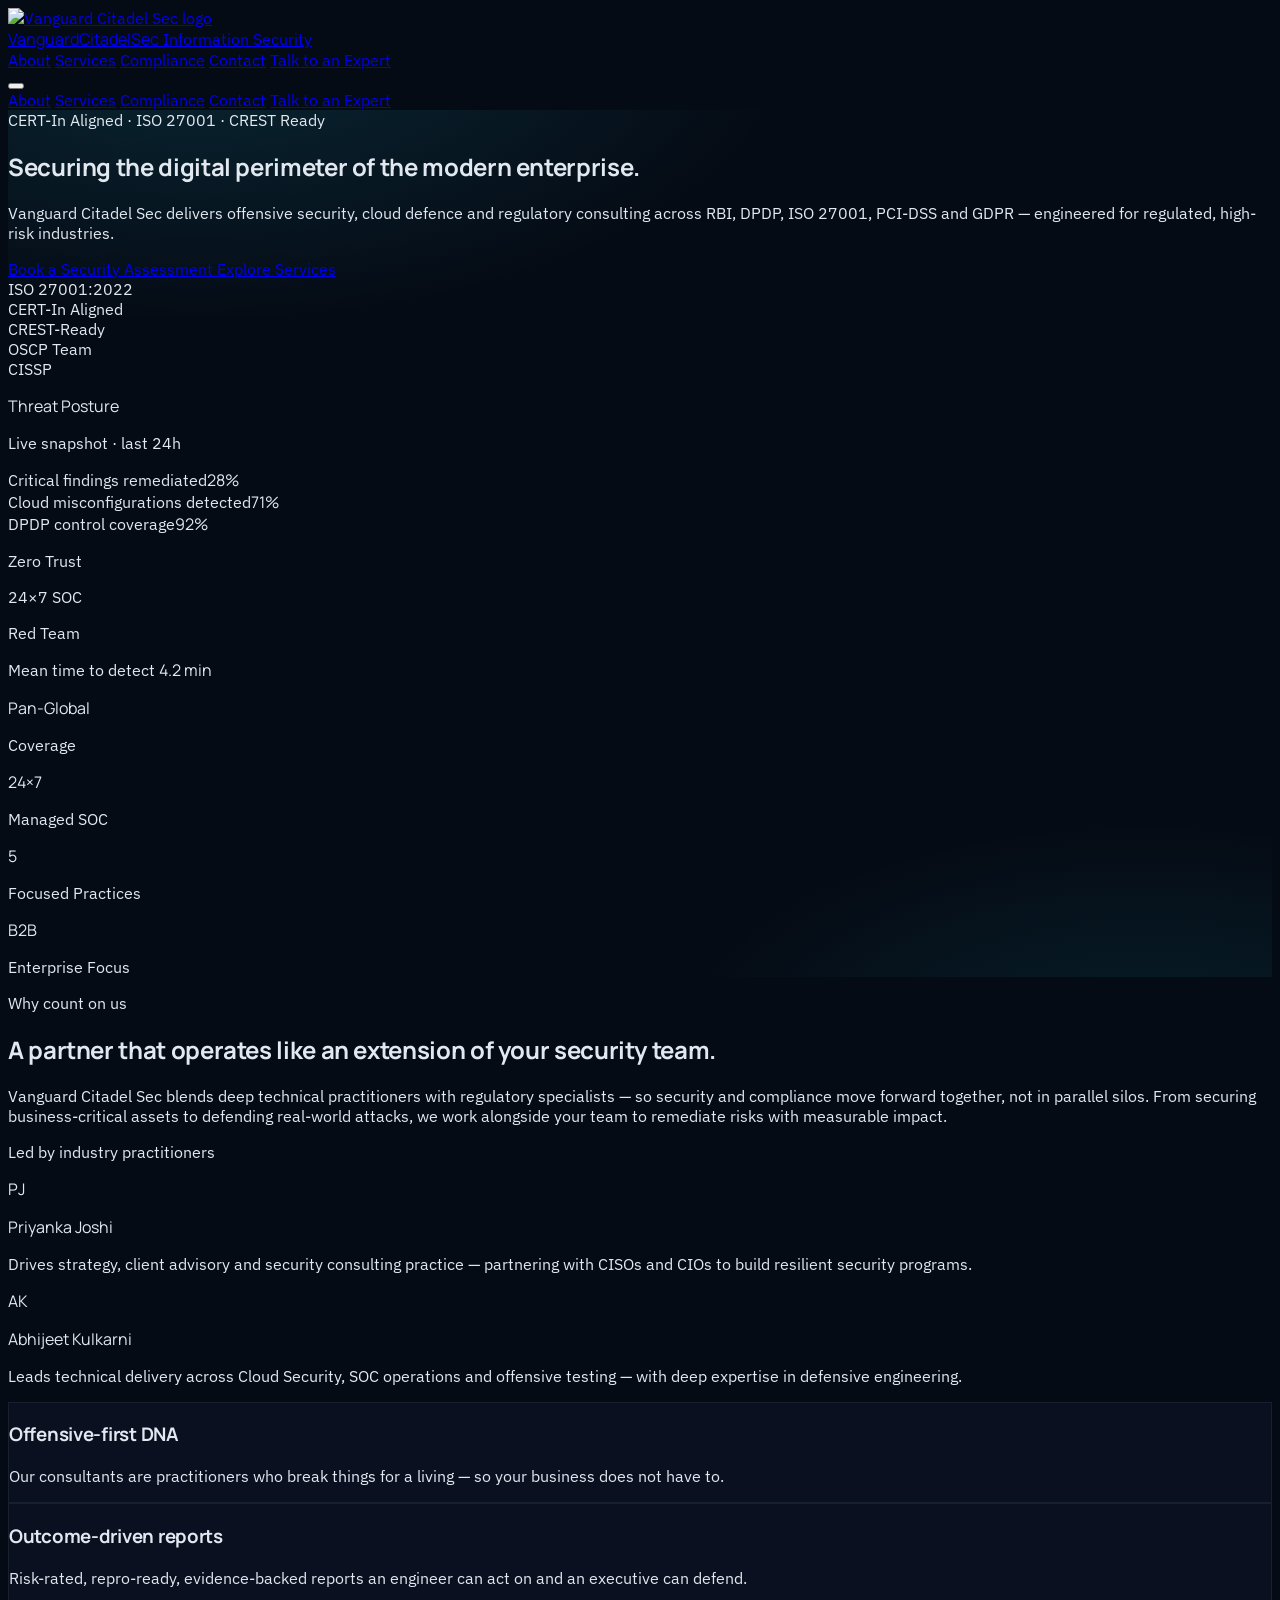
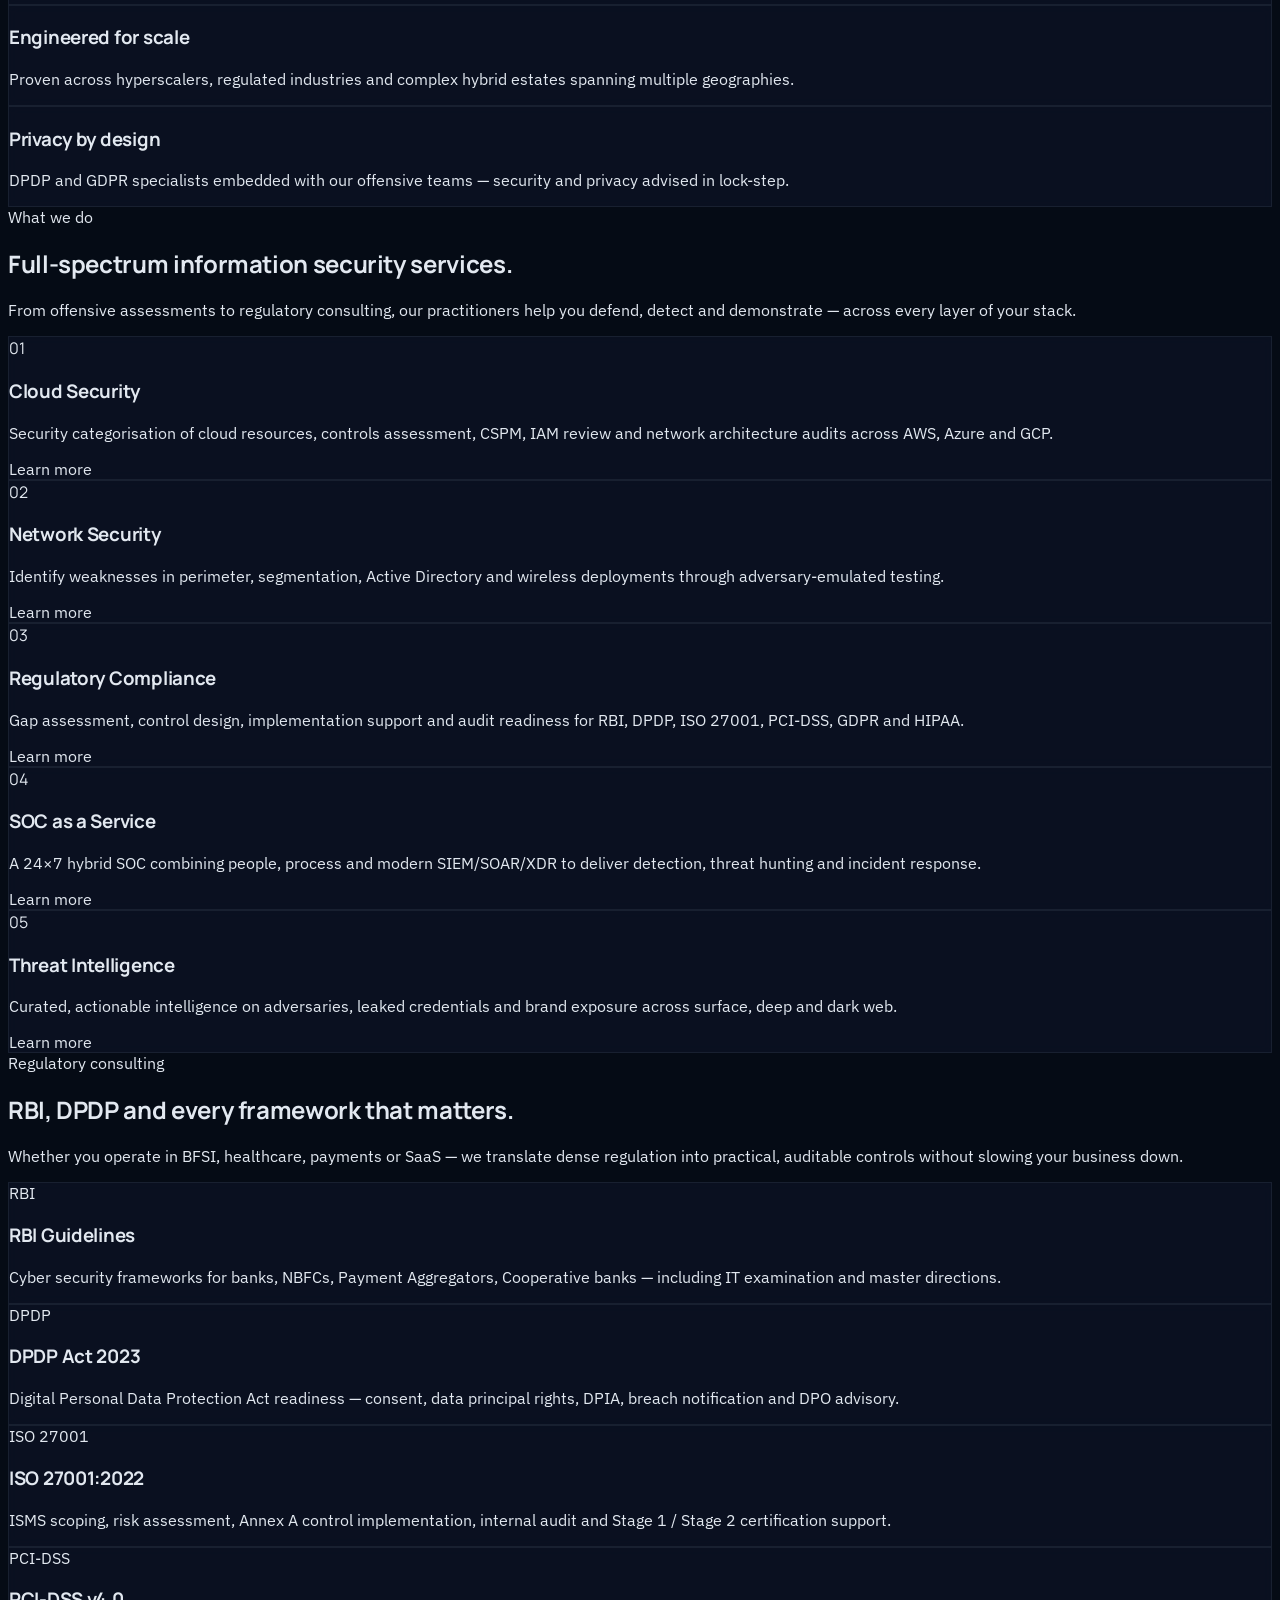
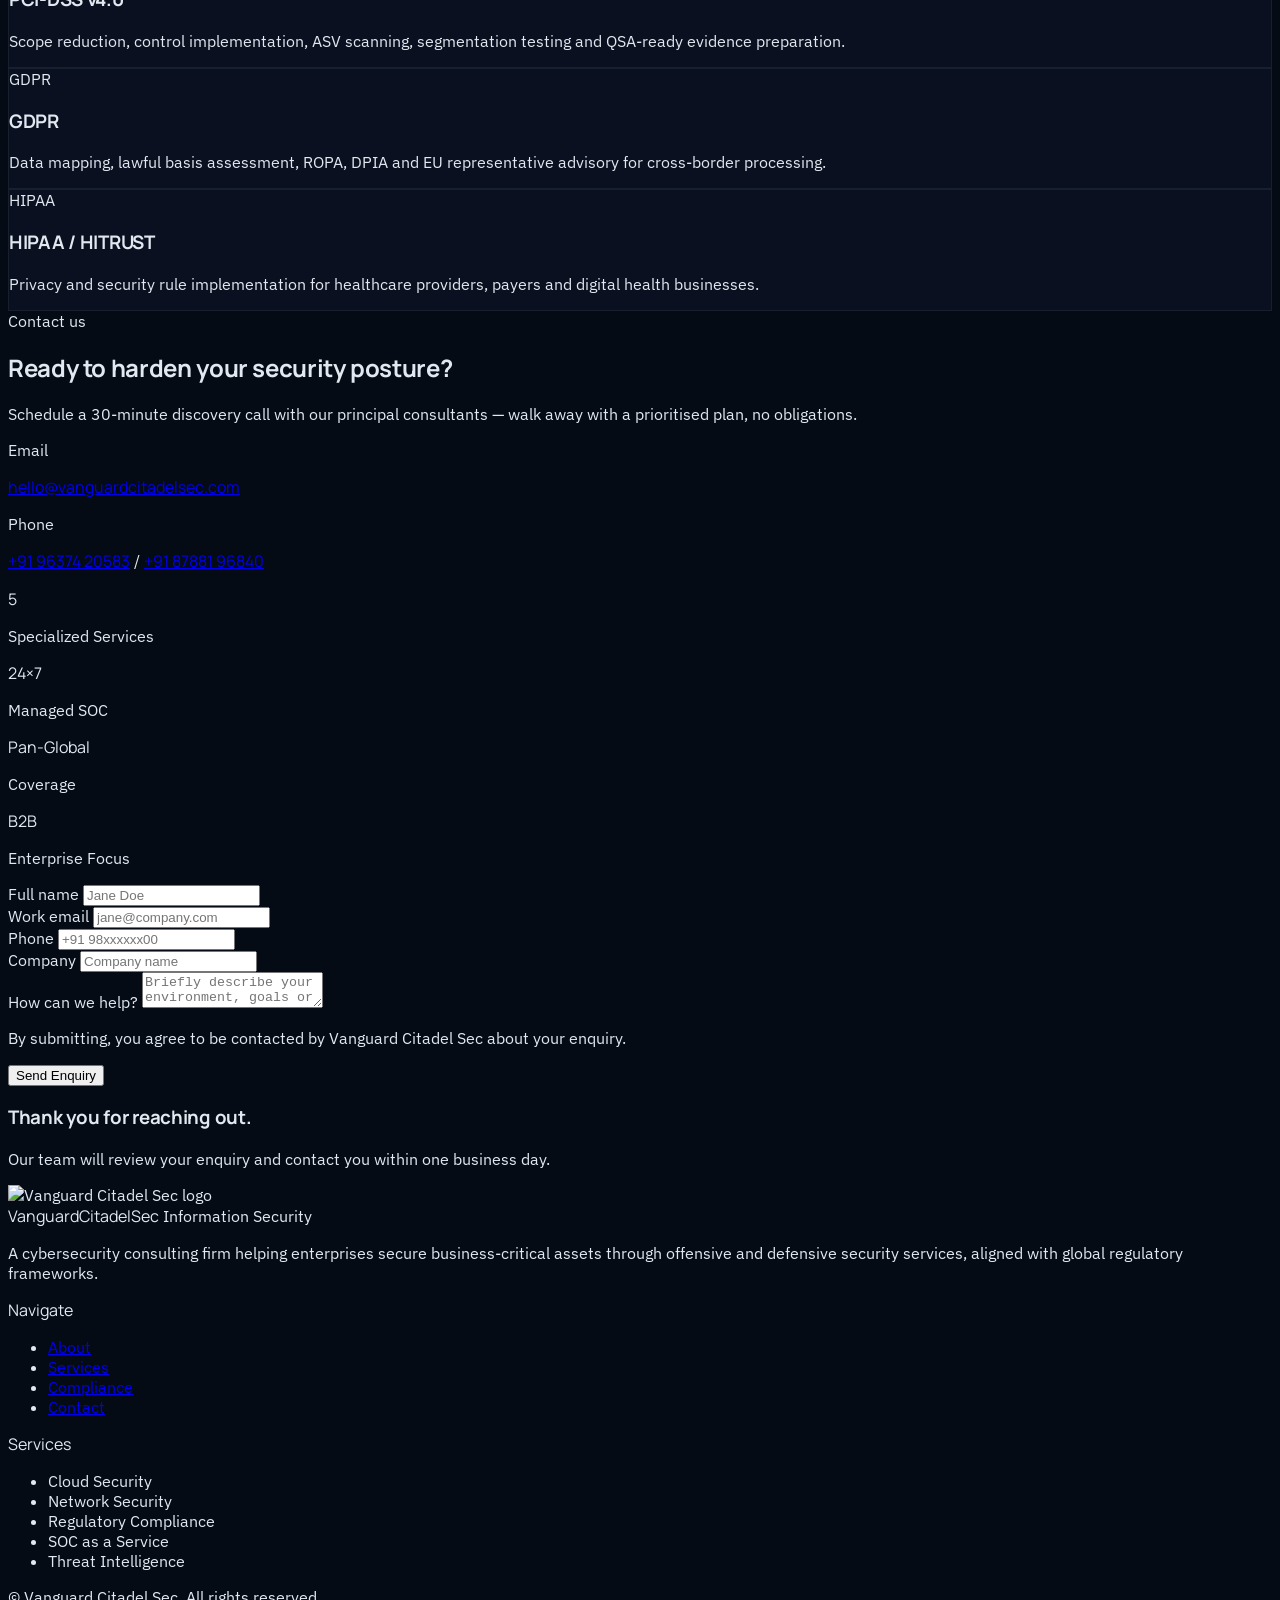
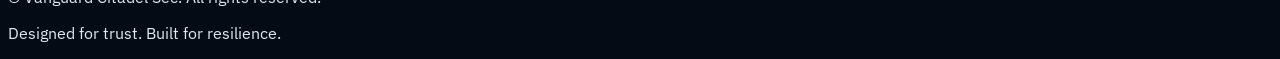
==== exports/dark-theme/index.html @ 588bd3ae "auto-commit for 83dc89a8-de96-4121-b46b-320a06a250ee" ====
<!DOCTYPE html>
<html lang="en">
<head>
  <meta charset="UTF-8" />
  <meta name="viewport" content="width=device-width, initial-scale=1.0" />
  <title>Vanguard Citadel Sec — Information Security, Compliance & Managed SOC</title>
  <meta name="description" content="Vanguard Citadel Sec delivers offensive security, cloud defence and regulatory consulting across RBI, DPDP, ISO 27001, PCI-DSS and GDPR." />

  <script src="https://cdn.tailwindcss.com"></script>
  <link rel="preconnect" href="https://fonts.googleapis.com" />
  <link rel="preconnect" href="https://fonts.gstatic.com" crossorigin />
  <link href="https://fonts.googleapis.com/css2?family=Manrope:wght@400;500;600;700;800&family=IBM+Plex+Sans:wght@400;500;600&display=swap" rel="stylesheet" />
  <script src="https://unpkg.com/lucide@latest"></script>

  <style>
    html { scroll-behavior: smooth; }
    body { font-family: 'IBM Plex Sans', system-ui, sans-serif; color: #E2E8F0; background: #050B15; }
    h1,h2,h3,h4,h5,h6 { font-family: 'Manrope', system-ui, sans-serif; letter-spacing: -0.015em; }
    ::selection { background: #22D3EE; color: #050B15; }

    .bg-radial-cyan {
      background:
        radial-gradient(1000px 500px at 15% -10%, rgba(34, 211, 238, 0.15), transparent 60%),
        radial-gradient(800px 400px at 90% 110%, rgba(20, 184, 197, 0.12), transparent 60%),
        #050B15;
    }
    .bg-radial-cyan-soft {
      background:
        radial-gradient(700px 320px at 100% 0%, rgba(34, 211, 238, 0.10), transparent 55%),
        #050B15;
    }
    .bg-grid-dark {
      background-image:
        linear-gradient(to right, rgba(148, 163, 184, 0.07) 1px, transparent 1px),
        linear-gradient(to bottom, rgba(148, 163, 184, 0.07) 1px, transparent 1px);
      background-size: 56px 56px;
    }
    .card-dark {
      background-color: rgba(15, 23, 42, 0.55);
      border: 1px solid rgba(148, 163, 184, 0.10);
      backdrop-filter: blur(6px);
      transition: all .3s ease;
    }
    .card-dark:hover {
      border-color: rgba(34, 211, 238, 0.35);
      box-shadow: 0 0 0 1px rgba(34, 211, 238, 0.10), 0 20px 40px -20px rgba(34, 211, 238, 0.20);
    }
    @keyframes fadeUp { from {opacity:0;transform:translateY(16px)} to {opacity:1;transform:translateY(0)} }
    .animate-fade-up { animation: fadeUp .7s ease-out both; }
    .animate-delay-200 { animation-delay: .2s; }
    @keyframes pulseDot { 0%,100%{opacity:1} 50%{opacity:.35} }
    .pulse-dot { animation: pulseDot 1.8s ease-in-out infinite; }
    @keyframes barGrow { from { width: 0% } }
    .bar-animate { animation: barGrow 1.2s ease-out both; }
  </style>
</head>
<body class="text-slate-200 bg-[#050B15]">

<!-- ========== NAV ========== -->
<header id="navbar" class="fixed top-0 left-0 right-0 z-50 transition-all duration-300 bg-[#050B15]/40 backdrop-blur-md border-b border-transparent">
  <div class="max-w-7xl mx-auto px-4 sm:px-6 lg:px-8 h-16 flex items-center justify-between">
    <a href="#home" class="flex items-center gap-3 group">
      <img src="https://customer-assets-m6fa6gv7.emergentagent.net/job_security-hub-151/artifacts/tc1fu0c7_logo.jpeg" alt="Vanguard Citadel Sec logo" class="h-10 w-10 rounded-full ring-1 ring-cyan-500/20 group-hover:ring-cyan-400/50 transition-all" />
      <div class="flex flex-col leading-tight text-left">
        <span class="font-extrabold tracking-tight text-white text-sm sm:text-base" style="font-family:'Manrope',sans-serif;">Vanguard<span class="text-cyan-400">Citadel</span>Sec</span>
        <span class="text-[10px] tracking-[0.25em] uppercase text-slate-400 font-semibold">Information Security</span>
      </div>
    </a>

    <nav class="hidden md:flex items-center gap-8">
      <a href="#about" class="text-sm font-medium text-slate-300 hover:text-cyan-400 transition-colors">About</a>
      <a href="#services" class="text-sm font-medium text-slate-300 hover:text-cyan-400 transition-colors">Services</a>
      <a href="#compliance" class="text-sm font-medium text-slate-300 hover:text-cyan-400 transition-colors">Compliance</a>
      <a href="#contact" class="text-sm font-medium text-slate-300 hover:text-cyan-400 transition-colors">Contact</a>
      <a href="#contact" class="inline-flex items-center rounded-md bg-cyan-400 px-4 py-2 text-sm font-bold text-[#050B15] hover:bg-cyan-300 transition-colors shadow-[0_0_25px_rgba(34,211,238,0.35)]">Talk to an Expert</a>
    </nav>

    <button id="mobileToggle" class="md:hidden inline-flex items-center justify-center h-10 w-10 rounded-md text-slate-200 hover:bg-white/5" aria-label="Toggle menu">
      <i data-lucide="menu" class="h-5 w-5"></i>
    </button>
  </div>
  <div id="mobileMenu" class="hidden md:hidden border-t border-slate-800 bg-[#050B15]/95 backdrop-blur-xl">
    <div class="px-4 py-4 flex flex-col gap-2">
      <a href="#about" class="text-left px-3 py-2 rounded-md text-sm font-medium text-slate-200 hover:bg-white/5">About</a>
      <a href="#services" class="text-left px-3 py-2 rounded-md text-sm font-medium text-slate-200 hover:bg-white/5">Services</a>
      <a href="#compliance" class="text-left px-3 py-2 rounded-md text-sm font-medium text-slate-200 hover:bg-white/5">Compliance</a>
      <a href="#contact" class="text-left px-3 py-2 rounded-md text-sm font-medium text-slate-200 hover:bg-white/5">Contact</a>
      <a href="#contact" class="mt-2 inline-flex items-center justify-center rounded-md bg-cyan-400 px-4 py-2 text-sm font-bold text-[#050B15]">Talk to an Expert</a>
    </div>
  </div>
</header>

<!-- ========== HERO ========== -->
<section id="home" class="relative pt-32 pb-16 lg:pt-40 lg:pb-24 bg-radial-cyan overflow-hidden">
  <div aria-hidden class="absolute inset-0 bg-grid-dark opacity-30" style="mask-image: radial-gradient(ellipse at top, black 35%, transparent 80%); -webkit-mask-image: radial-gradient(ellipse at top, black 35%, transparent 80%);"></div>

  <div class="relative max-w-7xl mx-auto px-4 sm:px-6 lg:px-8 grid lg:grid-cols-12 gap-12 lg:gap-16 items-center">
    <div class="lg:col-span-7 animate-fade-up">
      <div class="inline-flex items-center gap-2 rounded-full border border-cyan-500/25 bg-cyan-400/5 px-3 py-1.5 text-xs font-semibold text-cyan-300">
        <i data-lucide="sparkles" class="h-3.5 w-3.5"></i>
        <span class="tracking-wide">CERT-In Aligned · ISO 27001 · CREST Ready</span>
      </div>
      <h1 class="mt-6 text-4xl sm:text-5xl lg:text-6xl font-extrabold tracking-tight text-white leading-[1.05]" style="font-family:'Manrope',sans-serif;">
        Securing the digital <span class="text-cyan-400">perimeter</span> of the modern enterprise.
      </h1>
      <p class="mt-6 max-w-2xl text-base sm:text-lg leading-relaxed text-slate-300">
        Vanguard Citadel Sec delivers offensive security, cloud defence and regulatory consulting across RBI, DPDP, ISO 27001, PCI-DSS and GDPR — engineered for regulated, high-risk industries.
      </p>
      <div class="mt-8 flex flex-wrap items-center gap-4">
        <a href="#contact" class="inline-flex items-center gap-2 rounded-md bg-cyan-400 px-6 py-3 text-sm font-bold text-[#050B15] hover:bg-cyan-300 transition-colors shadow-[0_0_35px_rgba(34,211,238,0.35)]">
          Book a Security Assessment <i data-lucide="arrow-right" class="h-4 w-4"></i>
        </a>
        <a href="#services" class="inline-flex items-center gap-2 rounded-md border border-slate-700 bg-white/5 px-6 py-3 text-sm font-semibold text-slate-100 hover:border-cyan-500/50 hover:bg-white/10 transition-colors">Explore Services</a>
      </div>
      <div class="mt-10 grid grid-cols-2 sm:grid-cols-3 lg:grid-cols-5 gap-x-6 gap-y-3">
        <div class="flex items-center gap-2 text-xs sm:text-sm text-slate-400"><i data-lucide="check-circle-2" class="h-4 w-4 text-cyan-400 shrink-0"></i><span>ISO 27001:2022</span></div>
        <div class="flex items-center gap-2 text-xs sm:text-sm text-slate-400"><i data-lucide="check-circle-2" class="h-4 w-4 text-cyan-400 shrink-0"></i><span>CERT-In Aligned</span></div>
        <div class="flex items-center gap-2 text-xs sm:text-sm text-slate-400"><i data-lucide="check-circle-2" class="h-4 w-4 text-cyan-400 shrink-0"></i><span>CREST-Ready</span></div>
        <div class="flex items-center gap-2 text-xs sm:text-sm text-slate-400"><i data-lucide="check-circle-2" class="h-4 w-4 text-cyan-400 shrink-0"></i><span>OSCP Team</span></div>
        <div class="flex items-center gap-2 text-xs sm:text-sm text-slate-400"><i data-lucide="check-circle-2" class="h-4 w-4 text-cyan-400 shrink-0"></i><span>CISSP</span></div>
      </div>
    </div>

    <div class="lg:col-span-5 animate-fade-up animate-delay-200">
      <div class="relative rounded-2xl border border-slate-800/80 bg-slate-900/60 backdrop-blur-xl p-6 shadow-2xl">
        <div class="absolute -inset-px rounded-2xl bg-gradient-to-br from-cyan-500/10 via-transparent to-transparent pointer-events-none"></div>

        <div class="relative flex items-start justify-between">
          <div class="flex items-center gap-3">
            <span class="inline-flex h-10 w-10 items-center justify-center rounded-md bg-cyan-400/10 text-cyan-400 border border-cyan-400/20"><i data-lucide="shield-check" class="h-5 w-5"></i></span>
            <div>
              <p class="font-semibold text-white" style="font-family:'Manrope',sans-serif;">Threat Posture</p>
              <p class="text-xs text-slate-400">Live snapshot · last 24h</p>
            </div>
          </div>
          <span class="relative flex h-3 w-3">
            <span class="pulse-dot absolute inline-flex h-full w-full rounded-full bg-emerald-400 opacity-75"></span>
            <span class="relative inline-flex rounded-full h-3 w-3 bg-emerald-400"></span>
          </span>
        </div>

        <div class="relative mt-6 space-y-5">
          <div>
            <div class="flex items-center justify-between text-sm"><span class="text-slate-300">Critical findings remediated</span><span class="font-bold text-white" style="font-family:'Manrope',sans-serif;">28%</span></div>
            <div class="mt-2 h-1.5 w-full rounded-full bg-slate-800 overflow-hidden"><div class="bar-animate h-full rounded-full bg-gradient-to-r from-cyan-500 to-cyan-300" style="width:28%"></div></div>
          </div>
          <div>
            <div class="flex items-center justify-between text-sm"><span class="text-slate-300">Cloud misconfigurations detected</span><span class="font-bold text-white" style="font-family:'Manrope',sans-serif;">71%</span></div>
            <div class="mt-2 h-1.5 w-full rounded-full bg-slate-800 overflow-hidden"><div class="bar-animate h-full rounded-full bg-gradient-to-r from-cyan-500 to-cyan-300" style="width:71%"></div></div>
          </div>
          <div>
            <div class="flex items-center justify-between text-sm"><span class="text-slate-300">DPDP control coverage</span><span class="font-bold text-white" style="font-family:'Manrope',sans-serif;">92%</span></div>
            <div class="mt-2 h-1.5 w-full rounded-full bg-slate-800 overflow-hidden"><div class="bar-animate h-full rounded-full bg-gradient-to-r from-cyan-500 to-cyan-300" style="width:92%"></div></div>
          </div>
        </div>

        <div class="relative mt-6 grid grid-cols-3 gap-3">
          <div class="rounded-lg border border-slate-800 bg-slate-950/60 p-3 text-center hover:border-cyan-500/40 transition-colors">
            <i data-lucide="shield" class="h-4 w-4 text-cyan-400 mx-auto"></i>
            <p class="mt-2 text-[11px] font-semibold text-slate-200">Zero Trust</p>
          </div>
          <div class="rounded-lg border border-slate-800 bg-slate-950/60 p-3 text-center hover:border-cyan-500/40 transition-colors">
            <i data-lucide="server" class="h-4 w-4 text-cyan-400 mx-auto"></i>
            <p class="mt-2 text-[11px] font-semibold text-slate-200">24×7 SOC</p>
          </div>
          <div class="rounded-lg border border-slate-800 bg-slate-950/60 p-3 text-center hover:border-cyan-500/40 transition-colors">
            <i data-lucide="swords" class="h-4 w-4 text-cyan-400 mx-auto"></i>
            <p class="mt-2 text-[11px] font-semibold text-slate-200">Red Team</p>
          </div>
        </div>

        <div class="relative mt-6 flex items-center justify-between rounded-lg border border-cyan-500/20 bg-cyan-400/5 px-4 py-3">
          <span class="text-[10px] tracking-[0.2em] uppercase font-semibold text-cyan-300">Mean time to detect</span>
          <span class="text-lg font-extrabold text-white" style="font-family:'Manrope',sans-serif;">4.2 min</span>
        </div>
      </div>
    </div>
  </div>

  <div class="relative max-w-7xl mx-auto px-4 sm:px-6 lg:px-8 mt-20">
    <div class="grid grid-cols-2 sm:grid-cols-4 gap-4 lg:gap-6">
      <div class="rounded-xl border border-slate-800/70 bg-slate-900/30 p-5 hover:border-cyan-500/30 transition-colors"><p class="text-2xl sm:text-3xl font-extrabold text-white" style="font-family:'Manrope',sans-serif;">Pan-Global</p><p class="mt-1 text-xs tracking-wider uppercase text-slate-400 font-semibold">Coverage</p></div>
      <div class="rounded-xl border border-slate-800/70 bg-slate-900/30 p-5 hover:border-cyan-500/30 transition-colors"><p class="text-2xl sm:text-3xl font-extrabold text-white" style="font-family:'Manrope',sans-serif;">24×7</p><p class="mt-1 text-xs tracking-wider uppercase text-slate-400 font-semibold">Managed SOC</p></div>
      <div class="rounded-xl border border-slate-800/70 bg-slate-900/30 p-5 hover:border-cyan-500/30 transition-colors"><p class="text-2xl sm:text-3xl font-extrabold text-white" style="font-family:'Manrope',sans-serif;">5</p><p class="mt-1 text-xs tracking-wider uppercase text-slate-400 font-semibold">Focused Practices</p></div>
      <div class="rounded-xl border border-slate-800/70 bg-slate-900/30 p-5 hover:border-cyan-500/30 transition-colors"><p class="text-2xl sm:text-3xl font-extrabold text-white" style="font-family:'Manrope',sans-serif;">B2B</p><p class="mt-1 text-xs tracking-wider uppercase text-slate-400 font-semibold">Enterprise Focus</p></div>
    </div>
  </div>
</section>

<!-- ========== ABOUT ========== -->
<section id="about" class="relative py-20 lg:py-28 bg-[#050B15] border-t border-slate-900">
  <div class="max-w-7xl mx-auto px-4 sm:px-6 lg:px-8">
    <div class="grid lg:grid-cols-12 gap-12 items-start">
      <div class="lg:col-span-5">
        <span class="text-xs tracking-[0.25em] uppercase font-semibold text-cyan-400">Why count on us</span>
        <h2 class="mt-4 text-3xl sm:text-4xl lg:text-5xl font-bold tracking-tight text-white leading-[1.1]" style="font-family:'Manrope',sans-serif;">
          A partner that operates like an <span class="text-cyan-400">extension</span> of your security team.
        </h2>
        <p class="mt-6 text-base sm:text-lg leading-relaxed text-slate-400">
          Vanguard Citadel Sec blends deep technical practitioners with regulatory specialists — so security and compliance move forward together, not in parallel silos. From securing business-critical assets to defending real-world attacks, we work alongside your team to remediate risks with measurable impact.
        </p>

        <div class="mt-10 space-y-4">
          <p class="text-xs tracking-[0.25em] uppercase font-semibold text-slate-500">Led by industry practitioners</p>
          <div class="flex items-start gap-4 rounded-xl border border-slate-800 bg-slate-900/40 p-5 hover:border-cyan-500/30 transition-colors">
            <div class="h-12 w-12 shrink-0 rounded-lg bg-gradient-to-br from-cyan-500/20 to-cyan-500/5 border border-cyan-500/25 text-cyan-300 flex items-center justify-center font-bold text-base" style="font-family:'Manrope',sans-serif;">PJ</div>
            <div>
              <p class="font-semibold text-white" style="font-family:'Manrope',sans-serif;">Priyanka Joshi</p>
              <p class="mt-2 text-sm text-slate-400 leading-relaxed">Drives strategy, client advisory and security consulting practice — partnering with CISOs and CIOs to build resilient security programs.</p>
            </div>
          </div>
          <div class="flex items-start gap-4 rounded-xl border border-slate-800 bg-slate-900/40 p-5 hover:border-cyan-500/30 transition-colors">
            <div class="h-12 w-12 shrink-0 rounded-lg bg-gradient-to-br from-cyan-500/20 to-cyan-500/5 border border-cyan-500/25 text-cyan-300 flex items-center justify-center font-bold text-base" style="font-family:'Manrope',sans-serif;">AK</div>
            <div>
              <p class="font-semibold text-white" style="font-family:'Manrope',sans-serif;">Abhijeet Kulkarni</p>
              <p class="mt-2 text-sm text-slate-400 leading-relaxed">Leads technical delivery across Cloud Security, SOC operations and offensive testing — with deep expertise in defensive engineering.</p>
            </div>
          </div>
        </div>
      </div>

      <div class="lg:col-span-7">
        <div class="grid sm:grid-cols-2 gap-4 lg:gap-6">
          <div class="card-dark rounded-xl p-6">
            <span class="inline-flex h-11 w-11 items-center justify-center rounded-md bg-cyan-400/10 border border-cyan-400/20 text-cyan-400"><i data-lucide="swords" class="h-5 w-5"></i></span>
            <h3 class="mt-5 text-lg font-semibold text-white" style="font-family:'Manrope',sans-serif;">Offensive-first DNA</h3>
            <p class="mt-2 text-sm text-slate-400 leading-relaxed">Our consultants are practitioners who break things for a living — so your business does not have to.</p>
          </div>
          <div class="card-dark rounded-xl p-6">
            <span class="inline-flex h-11 w-11 items-center justify-center rounded-md bg-cyan-400/10 border border-cyan-400/20 text-cyan-400"><i data-lucide="file-bar-chart" class="h-5 w-5"></i></span>
            <h3 class="mt-5 text-lg font-semibold text-white" style="font-family:'Manrope',sans-serif;">Outcome-driven reports</h3>
            <p class="mt-2 text-sm text-slate-400 leading-relaxed">Risk-rated, repro-ready, evidence-backed reports an engineer can act on and an executive can defend.</p>
          </div>
          <div class="card-dark rounded-xl p-6">
            <span class="inline-flex h-11 w-11 items-center justify-center rounded-md bg-cyan-400/10 border border-cyan-400/20 text-cyan-400"><i data-lucide="layers" class="h-5 w-5"></i></span>
            <h3 class="mt-5 text-lg font-semibold text-white" style="font-family:'Manrope',sans-serif;">Engineered for scale</h3>
            <p class="mt-2 text-sm text-slate-400 leading-relaxed">Proven across hyperscalers, regulated industries and complex hybrid estates spanning multiple geographies.</p>
          </div>
          <div class="card-dark rounded-xl p-6">
            <span class="inline-flex h-11 w-11 items-center justify-center rounded-md bg-cyan-400/10 border border-cyan-400/20 text-cyan-400"><i data-lucide="shield-check" class="h-5 w-5"></i></span>
            <h3 class="mt-5 text-lg font-semibold text-white" style="font-family:'Manrope',sans-serif;">Privacy by design</h3>
            <p class="mt-2 text-sm text-slate-400 leading-relaxed">DPDP and GDPR specialists embedded with our offensive teams — security and privacy advised in lock-step.</p>
          </div>
        </div>
      </div>
    </div>
  </div>
</section>

<!-- ========== SERVICES ========== -->
<section id="services" class="relative py-20 lg:py-28 bg-[#050B15] border-t border-slate-900">
  <div aria-hidden class="absolute inset-0 bg-grid-dark opacity-20" style="mask-image: radial-gradient(ellipse at center, black 20%, transparent 75%); -webkit-mask-image: radial-gradient(ellipse at center, black 20%, transparent 75%);"></div>
  <div class="relative max-w-7xl mx-auto px-4 sm:px-6 lg:px-8">
    <div class="max-w-3xl">
      <span class="text-xs tracking-[0.25em] uppercase font-semibold text-cyan-400">What we do</span>
      <h2 class="mt-4 text-3xl sm:text-4xl lg:text-5xl font-bold tracking-tight text-white leading-[1.1]" style="font-family:'Manrope',sans-serif;">Full-spectrum <span class="text-cyan-400">information security</span> services.</h2>
      <p class="mt-5 text-base sm:text-lg leading-relaxed text-slate-400">From offensive assessments to regulatory consulting, our practitioners help you defend, detect and demonstrate — across every layer of your stack.</p>
    </div>
    <div class="mt-14 grid grid-cols-1 sm:grid-cols-2 lg:grid-cols-3 gap-5 lg:gap-6">
      <article class="group card-dark rounded-xl p-6 sm:p-7">
        <div class="flex items-center justify-between">
          <span class="inline-flex h-11 w-11 items-center justify-center rounded-md bg-cyan-400/10 border border-cyan-400/20 text-cyan-400 group-hover:bg-cyan-400/20 transition-colors"><i data-lucide="cloud" class="h-5 w-5"></i></span>
          <span class="text-xs tracking-widest font-semibold text-slate-600" style="font-family:'Manrope',sans-serif;">01</span>
        </div>
        <h3 class="mt-6 text-lg font-semibold text-white" style="font-family:'Manrope',sans-serif;">Cloud Security</h3>
        <p class="mt-3 text-sm text-slate-400 leading-relaxed">Security categorisation of cloud resources, controls assessment, CSPM, IAM review and network architecture audits across AWS, Azure and GCP.</p>
        <div class="mt-6 inline-flex items-center gap-1.5 text-xs font-semibold tracking-wider uppercase text-cyan-400">Learn more <i data-lucide="arrow-right" class="h-3.5 w-3.5"></i></div>
      </article>
      <article class="group card-dark rounded-xl p-6 sm:p-7">
        <div class="flex items-center justify-between">
          <span class="inline-flex h-11 w-11 items-center justify-center rounded-md bg-cyan-400/10 border border-cyan-400/20 text-cyan-400 group-hover:bg-cyan-400/20 transition-colors"><i data-lucide="network" class="h-5 w-5"></i></span>
          <span class="text-xs tracking-widest font-semibold text-slate-600" style="font-family:'Manrope',sans-serif;">02</span>
        </div>
        <h3 class="mt-6 text-lg font-semibold text-white" style="font-family:'Manrope',sans-serif;">Network Security</h3>
        <p class="mt-3 text-sm text-slate-400 leading-relaxed">Identify weaknesses in perimeter, segmentation, Active Directory and wireless deployments through adversary-emulated testing.</p>
        <div class="mt-6 inline-flex items-center gap-1.5 text-xs font-semibold tracking-wider uppercase text-cyan-400">Learn more <i data-lucide="arrow-right" class="h-3.5 w-3.5"></i></div>
      </article>
      <article class="group card-dark rounded-xl p-6 sm:p-7">
        <div class="flex items-center justify-between">
          <span class="inline-flex h-11 w-11 items-center justify-center rounded-md bg-cyan-400/10 border border-cyan-400/20 text-cyan-400 group-hover:bg-cyan-400/20 transition-colors"><i data-lucide="scroll-text" class="h-5 w-5"></i></span>
          <span class="text-xs tracking-widest font-semibold text-slate-600" style="font-family:'Manrope',sans-serif;">03</span>
        </div>
        <h3 class="mt-6 text-lg font-semibold text-white" style="font-family:'Manrope',sans-serif;">Regulatory Compliance</h3>
        <p class="mt-3 text-sm text-slate-400 leading-relaxed">Gap assessment, control design, implementation support and audit readiness for RBI, DPDP, ISO 27001, PCI-DSS, GDPR and HIPAA.</p>
        <div class="mt-6 inline-flex items-center gap-1.5 text-xs font-semibold tracking-wider uppercase text-cyan-400">Learn more <i data-lucide="arrow-right" class="h-3.5 w-3.5"></i></div>
      </article>
      <article class="group card-dark rounded-xl p-6 sm:p-7">
        <div class="flex items-center justify-between">
          <span class="inline-flex h-11 w-11 items-center justify-center rounded-md bg-cyan-400/10 border border-cyan-400/20 text-cyan-400 group-hover:bg-cyan-400/20 transition-colors"><i data-lucide="shield-alert" class="h-5 w-5"></i></span>
          <span class="text-xs tracking-widest font-semibold text-slate-600" style="font-family:'Manrope',sans-serif;">04</span>
        </div>
        <h3 class="mt-6 text-lg font-semibold text-white" style="font-family:'Manrope',sans-serif;">SOC as a Service</h3>
        <p class="mt-3 text-sm text-slate-400 leading-relaxed">A 24×7 hybrid SOC combining people, process and modern SIEM/SOAR/XDR to deliver detection, threat hunting and incident response.</p>
        <div class="mt-6 inline-flex items-center gap-1.5 text-xs font-semibold tracking-wider uppercase text-cyan-400">Learn more <i data-lucide="arrow-right" class="h-3.5 w-3.5"></i></div>
      </article>
      <article class="group card-dark rounded-xl p-6 sm:p-7">
        <div class="flex items-center justify-between">
          <span class="inline-flex h-11 w-11 items-center justify-center rounded-md bg-cyan-400/10 border border-cyan-400/20 text-cyan-400 group-hover:bg-cyan-400/20 transition-colors"><i data-lucide="eye" class="h-5 w-5"></i></span>
          <span class="text-xs tracking-widest font-semibold text-slate-600" style="font-family:'Manrope',sans-serif;">05</span>
        </div>
        <h3 class="mt-6 text-lg font-semibold text-white" style="font-family:'Manrope',sans-serif;">Threat Intelligence</h3>
        <p class="mt-3 text-sm text-slate-400 leading-relaxed">Curated, actionable intelligence on adversaries, leaked credentials and brand exposure across surface, deep and dark web.</p>
        <div class="mt-6 inline-flex items-center gap-1.5 text-xs font-semibold tracking-wider uppercase text-cyan-400">Learn more <i data-lucide="arrow-right" class="h-3.5 w-3.5"></i></div>
      </article>
    </div>
  </div>
</section>

<!-- ========== COMPLIANCE ========== -->
<section id="compliance" class="relative py-20 lg:py-28 bg-[#050B15] border-t border-slate-900 overflow-hidden">
  <div aria-hidden class="absolute inset-0 bg-radial-cyan-soft opacity-70"></div>
  <div class="relative max-w-7xl mx-auto px-4 sm:px-6 lg:px-8">
    <div class="max-w-3xl">
      <span class="text-xs tracking-[0.25em] uppercase font-semibold text-cyan-400">Regulatory consulting</span>
      <h2 class="mt-4 text-3xl sm:text-4xl lg:text-5xl font-bold tracking-tight text-white leading-[1.1]" style="font-family:'Manrope',sans-serif;">RBI, DPDP and every framework <span class="text-cyan-400">that matters.</span></h2>
      <p class="mt-5 text-base sm:text-lg leading-relaxed text-slate-400">Whether you operate in BFSI, healthcare, payments or SaaS — we translate dense regulation into practical, auditable controls without slowing your business down.</p>
    </div>
    <div class="mt-14 grid grid-cols-1 sm:grid-cols-2 lg:grid-cols-3 gap-5 lg:gap-6">
      <div class="card-dark rounded-xl p-6">
        <span class="inline-block rounded-md bg-cyan-400/10 border border-cyan-400/20 px-2.5 py-1 text-[11px] font-bold tracking-wider text-cyan-300">RBI</span>
        <h3 class="mt-4 text-lg font-semibold text-white" style="font-family:'Manrope',sans-serif;">RBI Guidelines</h3>
        <p class="mt-2 text-sm text-slate-400 leading-relaxed">Cyber security frameworks for banks, NBFCs, Payment Aggregators, Cooperative banks — including IT examination and master directions.</p>
      </div>
      <div class="card-dark rounded-xl p-6">
        <span class="inline-block rounded-md bg-cyan-400/10 border border-cyan-400/20 px-2.5 py-1 text-[11px] font-bold tracking-wider text-cyan-300">DPDP</span>
        <h3 class="mt-4 text-lg font-semibold text-white" style="font-family:'Manrope',sans-serif;">DPDP Act 2023</h3>
        <p class="mt-2 text-sm text-slate-400 leading-relaxed">Digital Personal Data Protection Act readiness — consent, data principal rights, DPIA, breach notification and DPO advisory.</p>
      </div>
      <div class="card-dark rounded-xl p-6">
        <span class="inline-block rounded-md bg-cyan-400/10 border border-cyan-400/20 px-2.5 py-1 text-[11px] font-bold tracking-wider text-cyan-300">ISO 27001</span>
        <h3 class="mt-4 text-lg font-semibold text-white" style="font-family:'Manrope',sans-serif;">ISO 27001:2022</h3>
        <p class="mt-2 text-sm text-slate-400 leading-relaxed">ISMS scoping, risk assessment, Annex A control implementation, internal audit and Stage 1 / Stage 2 certification support.</p>
      </div>
      <div class="card-dark rounded-xl p-6">
        <span class="inline-block rounded-md bg-cyan-400/10 border border-cyan-400/20 px-2.5 py-1 text-[11px] font-bold tracking-wider text-cyan-300">PCI-DSS</span>
        <h3 class="mt-4 text-lg font-semibold text-white" style="font-family:'Manrope',sans-serif;">PCI-DSS v4.0</h3>
        <p class="mt-2 text-sm text-slate-400 leading-relaxed">Scope reduction, control implementation, ASV scanning, segmentation testing and QSA-ready evidence preparation.</p>
      </div>
      <div class="card-dark rounded-xl p-6">
        <span class="inline-block rounded-md bg-cyan-400/10 border border-cyan-400/20 px-2.5 py-1 text-[11px] font-bold tracking-wider text-cyan-300">GDPR</span>
        <h3 class="mt-4 text-lg font-semibold text-white" style="font-family:'Manrope',sans-serif;">GDPR</h3>
        <p class="mt-2 text-sm text-slate-400 leading-relaxed">Data mapping, lawful basis assessment, ROPA, DPIA and EU representative advisory for cross-border processing.</p>
      </div>
      <div class="card-dark rounded-xl p-6">
        <span class="inline-block rounded-md bg-cyan-400/10 border border-cyan-400/20 px-2.5 py-1 text-[11px] font-bold tracking-wider text-cyan-300">HIPAA</span>
        <h3 class="mt-4 text-lg font-semibold text-white" style="font-family:'Manrope',sans-serif;">HIPAA / HITRUST</h3>
        <p class="mt-2 text-sm text-slate-400 leading-relaxed">Privacy and security rule implementation for healthcare providers, payers and digital health businesses.</p>
      </div>
    </div>
  </div>
</section>

<!-- ========== CONTACT ========== -->
<section id="contact" class="relative py-20 lg:py-28 bg-[#050B15] border-t border-slate-900 overflow-hidden">
  <div aria-hidden class="absolute inset-0 bg-radial-cyan opacity-60"></div>
  <div class="relative max-w-7xl mx-auto px-4 sm:px-6 lg:px-8 grid lg:grid-cols-12 gap-12">
    <div class="lg:col-span-5">
      <span class="text-xs tracking-[0.25em] uppercase font-semibold text-cyan-400">Contact us</span>
      <h2 class="mt-4 text-3xl sm:text-4xl lg:text-5xl font-bold tracking-tight text-white leading-[1.1]" style="font-family:'Manrope',sans-serif;">Ready to harden your <span class="text-cyan-400">security posture?</span></h2>
      <p class="mt-5 text-base sm:text-lg leading-relaxed text-slate-400">Schedule a 30-minute discovery call with our principal consultants — walk away with a prioritised plan, no obligations.</p>

      <div class="mt-10 space-y-4">
        <div class="flex items-start gap-4 rounded-xl border border-slate-800 bg-slate-900/40 p-4 hover:border-cyan-500/30 transition-colors">
          <span class="inline-flex h-10 w-10 items-center justify-center rounded-md bg-cyan-400/10 border border-cyan-400/20 text-cyan-400"><i data-lucide="mail" class="h-5 w-5"></i></span>
          <div>
            <p class="text-xs tracking-wider uppercase text-slate-500 font-semibold">Email</p>
            <a href="mailto:hello@vanguardcitadelsec.com" class="font-semibold text-white hover:text-cyan-400 transition-colors" style="font-family:'Manrope',sans-serif;">hello@vanguardcitadelsec.com</a>
          </div>
        </div>
        <div class="flex items-start gap-4 rounded-xl border border-slate-800 bg-slate-900/40 p-4 hover:border-cyan-500/30 transition-colors">
          <span class="inline-flex h-10 w-10 items-center justify-center rounded-md bg-cyan-400/10 border border-cyan-400/20 text-cyan-400"><i data-lucide="phone" class="h-5 w-5"></i></span>
          <div>
            <p class="text-xs tracking-wider uppercase text-slate-500 font-semibold">Phone</p>
            <div class="flex flex-col sm:flex-row sm:items-center sm:gap-3 mt-0.5">
              <a href="tel:+919637420583" class="font-semibold text-white hover:text-cyan-400 transition-colors" style="font-family:'Manrope',sans-serif;">+91 96374 20583</a>
              <span class="hidden sm:inline text-slate-600">/</span>
              <a href="tel:+918788196840" class="font-semibold text-white hover:text-cyan-400 transition-colors" style="font-family:'Manrope',sans-serif;">+91 87881 96840</a>
            </div>
          </div>
        </div>
      </div>

      <div class="mt-10 grid grid-cols-2 gap-3">
        <div class="rounded-xl border border-slate-800 bg-slate-900/30 p-4"><p class="text-xl font-extrabold text-white" style="font-family:'Manrope',sans-serif;">5</p><p class="text-[11px] tracking-wider uppercase text-slate-400 font-semibold mt-1">Specialized Services</p></div>
        <div class="rounded-xl border border-slate-800 bg-slate-900/30 p-4"><p class="text-xl font-extrabold text-white" style="font-family:'Manrope',sans-serif;">24×7</p><p class="text-[11px] tracking-wider uppercase text-slate-400 font-semibold mt-1">Managed SOC</p></div>
        <div class="rounded-xl border border-slate-800 bg-slate-900/30 p-4"><p class="text-xl font-extrabold text-white" style="font-family:'Manrope',sans-serif;">Pan-Global</p><p class="text-[11px] tracking-wider uppercase text-slate-400 font-semibold mt-1">Coverage</p></div>
        <div class="rounded-xl border border-slate-800 bg-slate-900/30 p-4"><p class="text-xl font-extrabold text-white" style="font-family:'Manrope',sans-serif;">B2B</p><p class="text-[11px] tracking-wider uppercase text-slate-400 font-semibold mt-1">Enterprise Focus</p></div>
      </div>
    </div>

    <div class="lg:col-span-7">
      <div class="rounded-2xl border border-slate-800 bg-slate-900/40 backdrop-blur-xl p-6 sm:p-8 shadow-2xl">
        <form id="contactForm" class="grid grid-cols-1 sm:grid-cols-2 gap-5">
          <div class="sm:col-span-2">
            <label for="name" class="text-xs tracking-wider uppercase font-semibold text-slate-400">Full name</label>
            <input id="name" name="name" placeholder="Jane Doe" required class="mt-1.5 w-full h-11 rounded-md border border-slate-800 bg-slate-900/60 px-3 text-sm text-white placeholder:text-slate-500 focus:outline-none focus:border-cyan-500/60 focus:ring-1 focus:ring-cyan-500/40" />
          </div>
          <div>
            <label for="email" class="text-xs tracking-wider uppercase font-semibold text-slate-400">Work email</label>
            <input id="email" name="email" type="email" placeholder="jane@company.com" required class="mt-1.5 w-full h-11 rounded-md border border-slate-800 bg-slate-900/60 px-3 text-sm text-white placeholder:text-slate-500 focus:outline-none focus:border-cyan-500/60 focus:ring-1 focus:ring-cyan-500/40" />
          </div>
          <div>
            <label for="phone" class="text-xs tracking-wider uppercase font-semibold text-slate-400">Phone</label>
            <input id="phone" name="phone" placeholder="+91 98xxxxxx00" required class="mt-1.5 w-full h-11 rounded-md border border-slate-800 bg-slate-900/60 px-3 text-sm text-white placeholder:text-slate-500 focus:outline-none focus:border-cyan-500/60 focus:ring-1 focus:ring-cyan-500/40" />
          </div>
          <div class="sm:col-span-2">
            <label for="company" class="text-xs tracking-wider uppercase font-semibold text-slate-400">Company</label>
            <input id="company" name="company" placeholder="Company name" class="mt-1.5 w-full h-11 rounded-md border border-slate-800 bg-slate-900/60 px-3 text-sm text-white placeholder:text-slate-500 focus:outline-none focus:border-cyan-500/60 focus:ring-1 focus:ring-cyan-500/40" />
          </div>
          <div class="sm:col-span-2">
            <label for="message" class="text-xs tracking-wider uppercase font-semibold text-slate-400">How can we help?</label>
            <textarea id="message" name="message" placeholder="Briefly describe your environment, goals or scope..." required class="mt-1.5 w-full min-h-[140px] rounded-md border border-slate-800 bg-slate-900/60 p-3 text-sm text-white placeholder:text-slate-500 focus:outline-none focus:border-cyan-500/60 focus:ring-1 focus:ring-cyan-500/40 resize-y"></textarea>
          </div>
          <div class="sm:col-span-2 flex items-center justify-between gap-4 pt-2 flex-wrap">
            <p class="text-xs text-slate-500 max-w-sm">By submitting, you agree to be contacted by Vanguard Citadel Sec about your enquiry.</p>
            <button type="submit" class="inline-flex items-center gap-2 rounded-md bg-cyan-400 px-6 py-3 text-sm font-bold text-[#050B15] hover:bg-cyan-300 transition-colors shadow-[0_0_25px_rgba(34,211,238,0.35)]">
              Send Enquiry <i data-lucide="send" class="h-4 w-4"></i>
            </button>
          </div>
        </form>
        <div id="contactSuccess" class="hidden flex-col items-center text-center py-12">
          <span class="inline-flex h-14 w-14 items-center justify-center rounded-full bg-cyan-400/10 border border-cyan-400/30 text-cyan-400"><i data-lucide="check-circle-2" class="h-7 w-7"></i></span>
          <h3 class="mt-6 text-2xl font-bold text-white" style="font-family:'Manrope',sans-serif;">Thank you for reaching out.</h3>
          <p class="mt-3 text-slate-400 max-w-md">Our team will review your enquiry and contact you within one business day.</p>
        </div>
      </div>
    </div>
  </div>
</section>

<!-- ========== FOOTER ========== -->
<footer class="relative bg-[#020610] border-t border-slate-900 text-slate-400">
  <div class="max-w-7xl mx-auto px-4 sm:px-6 lg:px-8 py-16">
    <div class="grid grid-cols-1 md:grid-cols-12 gap-10">
      <div class="md:col-span-5">
        <div class="flex items-center gap-3">
          <img src="https://customer-assets-m6fa6gv7.emergentagent.net/job_security-hub-151/artifacts/tc1fu0c7_logo.jpeg" alt="Vanguard Citadel Sec logo" class="h-11 w-11 rounded-full ring-1 ring-cyan-500/30" />
          <div class="flex flex-col leading-tight">
            <span class="font-extrabold tracking-tight text-white text-base" style="font-family:'Manrope',sans-serif;">Vanguard<span class="text-cyan-400">Citadel</span>Sec</span>
            <span class="text-[10px] tracking-[0.25em] uppercase text-slate-500 font-semibold">Information Security</span>
          </div>
        </div>
        <p class="mt-5 max-w-md text-sm leading-relaxed text-slate-500">A cybersecurity consulting firm helping enterprises secure business-critical assets through offensive and defensive security services, aligned with global regulatory frameworks.</p>
        <div class="mt-6 flex items-center gap-3">
          <a href="#" aria-label="LinkedIn" class="inline-flex h-9 w-9 items-center justify-center rounded-md border border-slate-800 text-slate-400 hover:text-cyan-400 hover:border-cyan-500/40 transition-colors"><i data-lucide="linkedin" class="h-4 w-4"></i></a>
          <a href="#" aria-label="Twitter" class="inline-flex h-9 w-9 items-center justify-center rounded-md border border-slate-800 text-slate-400 hover:text-cyan-400 hover:border-cyan-500/40 transition-colors"><i data-lucide="twitter" class="h-4 w-4"></i></a>
          <a href="mailto:hello@vanguardcitadelsec.com" aria-label="Email" class="inline-flex h-9 w-9 items-center justify-center rounded-md border border-slate-800 text-slate-400 hover:text-cyan-400 hover:border-cyan-500/40 transition-colors"><i data-lucide="mail" class="h-4 w-4"></i></a>
        </div>
      </div>
      <div class="md:col-span-3">
        <p class="text-xs tracking-[0.25em] uppercase text-slate-500 font-semibold" style="font-family:'Manrope',sans-serif;">Navigate</p>
        <ul class="mt-4 space-y-2">
          <li><a href="#about" class="text-sm text-slate-400 hover:text-cyan-400 transition-colors">About</a></li>
          <li><a href="#services" class="text-sm text-slate-400 hover:text-cyan-400 transition-colors">Services</a></li>
          <li><a href="#compliance" class="text-sm text-slate-400 hover:text-cyan-400 transition-colors">Compliance</a></li>
          <li><a href="#contact" class="text-sm text-slate-400 hover:text-cyan-400 transition-colors">Contact</a></li>
        </ul>
      </div>
      <div class="md:col-span-4">
        <p class="text-xs tracking-[0.25em] uppercase text-slate-500 font-semibold" style="font-family:'Manrope',sans-serif;">Services</p>
        <ul class="mt-4 grid grid-cols-2 gap-2">
          <li class="text-sm text-slate-400">Cloud Security</li>
          <li class="text-sm text-slate-400">Network Security</li>
          <li class="text-sm text-slate-400">Regulatory Compliance</li>
          <li class="text-sm text-slate-400">SOC as a Service</li>
          <li class="text-sm text-slate-400">Threat Intelligence</li>
        </ul>
      </div>
    </div>
    <div class="mt-12 pt-6 border-t border-slate-900 flex flex-col sm:flex-row items-center justify-between gap-3">
      <p class="text-xs text-slate-500">© <span id="year"></span> Vanguard Citadel Sec. All rights reserved.</p>
      <p class="text-xs text-slate-500">Designed for trust. Built for resilience.</p>
    </div>
  </div>
</footer>

<script>
  lucide.createIcons();
  document.getElementById('year').textContent = new Date().getFullYear();

  const nav = document.getElementById('navbar');
  const onScroll = () => {
    if (window.scrollY > 16) {
      nav.classList.remove('bg-[#050B15]/40', 'border-transparent');
      nav.classList.add('bg-[#050B15]/85', 'border-slate-800/80');
    } else {
      nav.classList.add('bg-[#050B15]/40', 'border-transparent');
      nav.classList.remove('bg-[#050B15]/85', 'border-slate-800/80');
    }
  };
  window.addEventListener('scroll', onScroll);

  const toggle = document.getElementById('mobileToggle');
  const menu = document.getElementById('mobileMenu');
  toggle.addEventListener('click', () => {
    menu.classList.toggle('hidden');
    const icon = toggle.querySelector('i');
    icon.setAttribute('data-lucide', menu.classList.contains('hidden') ? 'menu' : 'x');
    lucide.createIcons();
  });
  menu.querySelectorAll('a').forEach(a => a.addEventListener('click', () => {
    menu.classList.add('hidden');
    const icon = toggle.querySelector('i');
    icon.setAttribute('data-lucide', 'menu');
    lucide.createIcons();
  }));

  const form = document.getElementById('contactForm');
  const success = document.getElementById('contactSuccess');
  form.addEventListener('submit', (e) => {
    e.preventDefault();
    form.classList.add('hidden');
    success.classList.remove('hidden');
    success.classList.add('flex');
  });
</script>
</body>
</html>
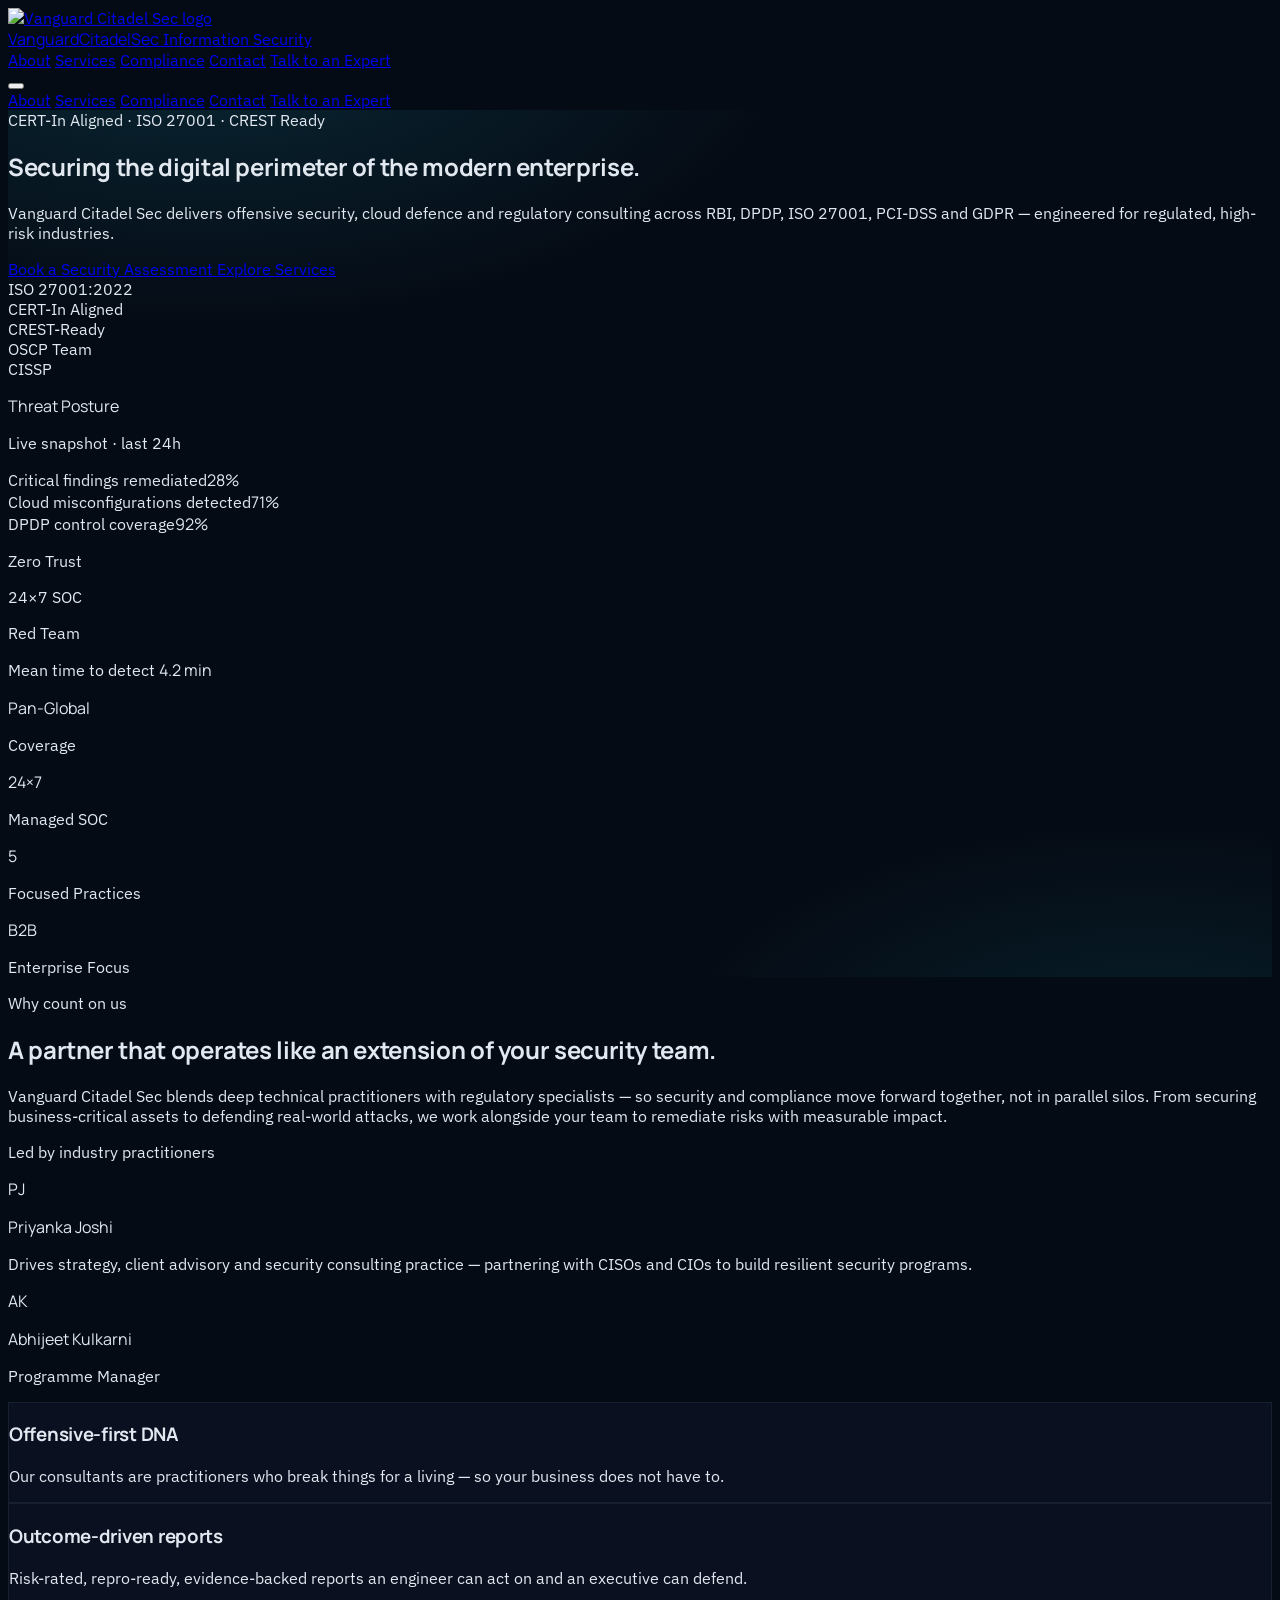
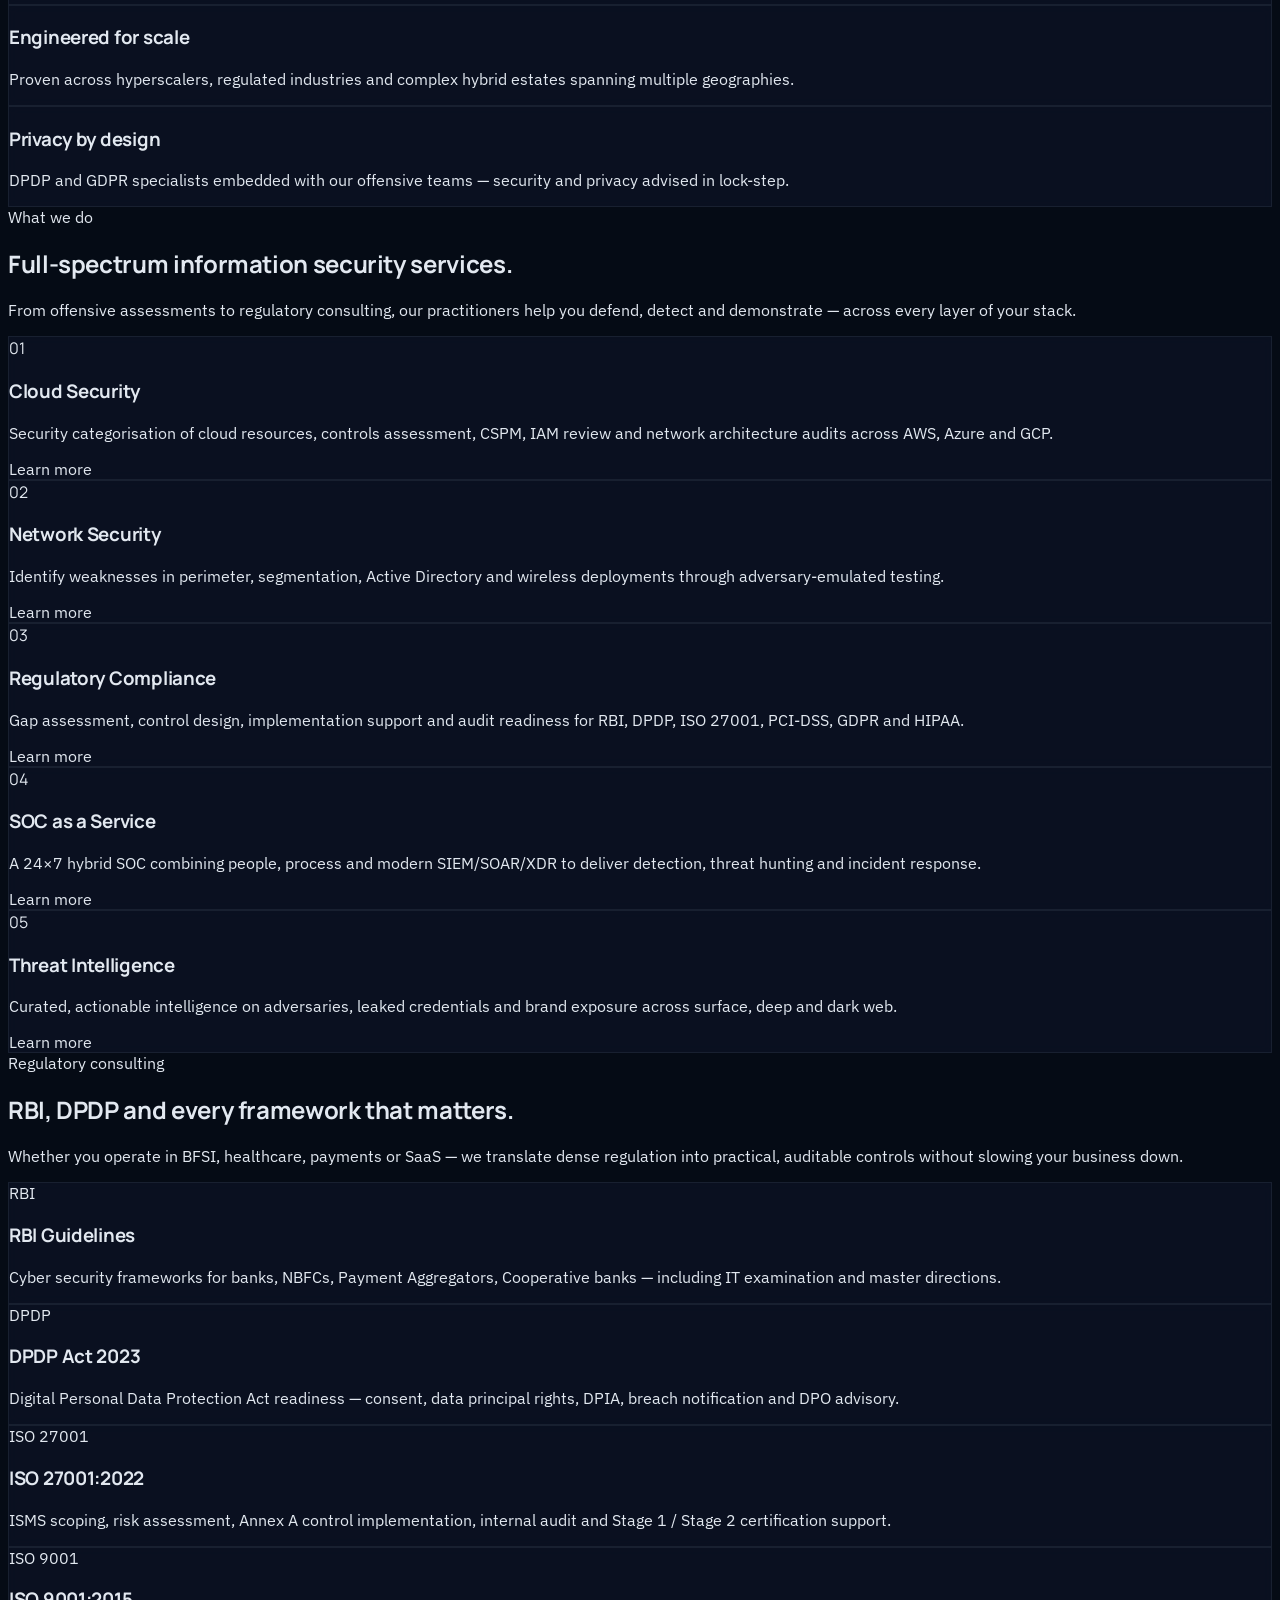
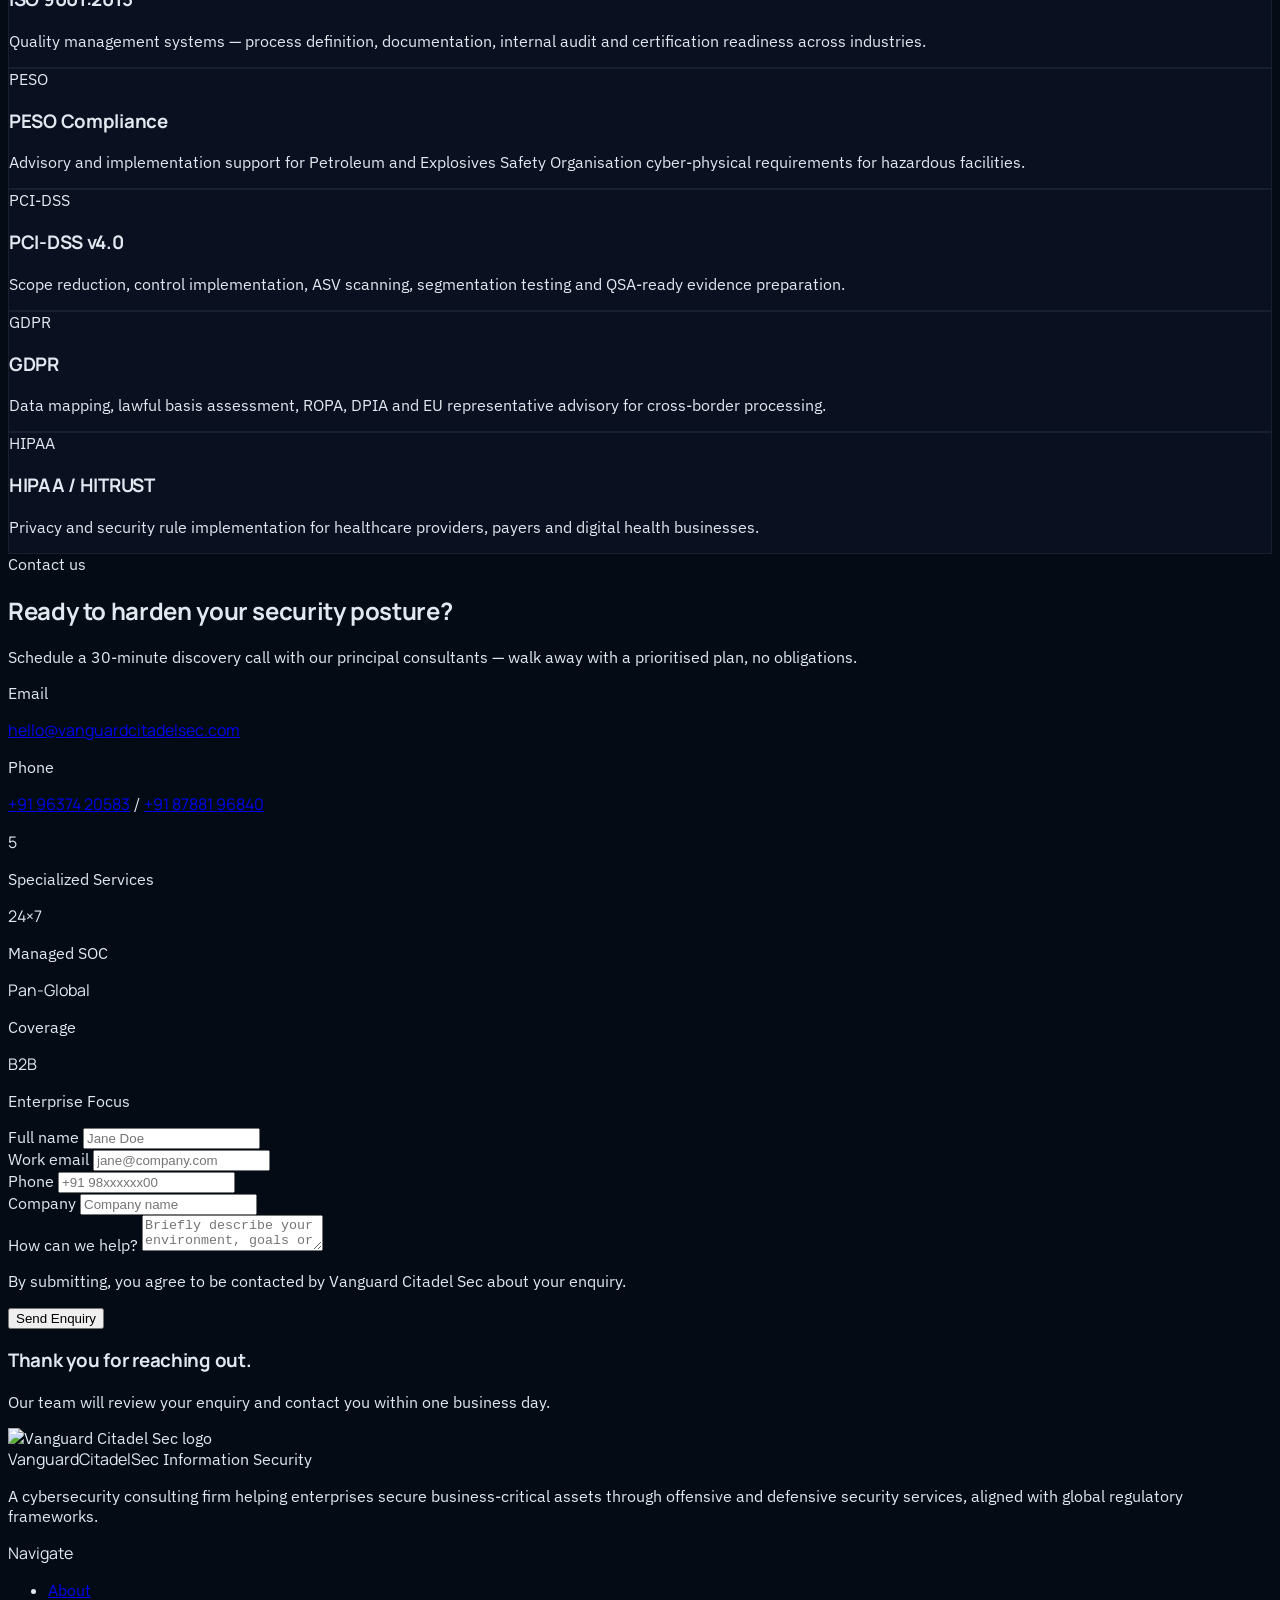
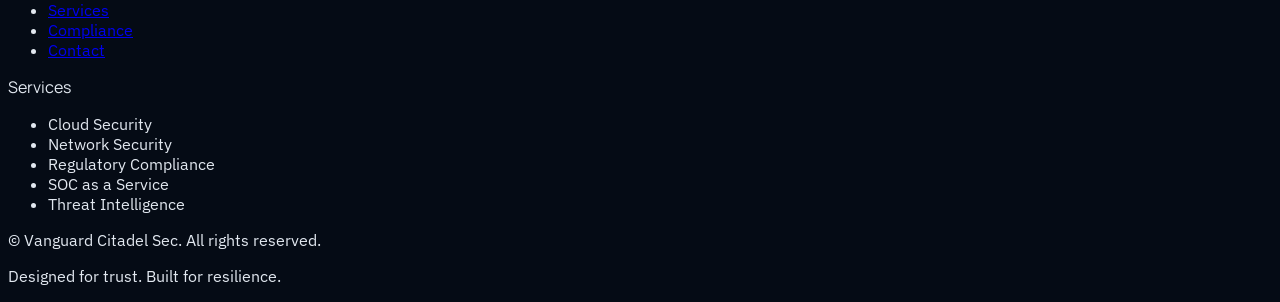
==== commit 84ae6bfb: "auto-commit for 7844828e-6d27-4fa8-892b-b644a668a3e0" ====
--- a/exports/dark-theme/index.html
+++ b/exports/dark-theme/index.html
@@ -113,11 +113,11 @@
         <a href="#services" class="inline-flex items-center gap-2 rounded-md border border-slate-700 bg-white/5 px-6 py-3 text-sm font-semibold text-slate-100 hover:border-cyan-500/50 hover:bg-white/10 transition-colors">Explore Services</a>
       </div>
       <div class="mt-10 grid grid-cols-2 sm:grid-cols-3 lg:grid-cols-5 gap-x-6 gap-y-3">
-        <div class="flex items-center gap-2 text-xs sm:text-sm text-slate-400"><i data-lucide="check-circle-2" class="h-4 w-4 text-cyan-400 shrink-0"></i><span>ISO 27001:2022</span></div>
-        <div class="flex items-center gap-2 text-xs sm:text-sm text-slate-400"><i data-lucide="check-circle-2" class="h-4 w-4 text-cyan-400 shrink-0"></i><span>CERT-In Aligned</span></div>
-        <div class="flex items-center gap-2 text-xs sm:text-sm text-slate-400"><i data-lucide="check-circle-2" class="h-4 w-4 text-cyan-400 shrink-0"></i><span>CREST-Ready</span></div>
-        <div class="flex items-center gap-2 text-xs sm:text-sm text-slate-400"><i data-lucide="check-circle-2" class="h-4 w-4 text-cyan-400 shrink-0"></i><span>OSCP Team</span></div>
-        <div class="flex items-center gap-2 text-xs sm:text-sm text-slate-400"><i data-lucide="check-circle-2" class="h-4 w-4 text-cyan-400 shrink-0"></i><span>CISSP</span></div>
+        <div class="flex items-center gap-2 text-xs sm:text-sm text-slate-400"><i data-lucide="check-circle-2" class="h-4 w-4 text-cyan-400 shrink-0"></i><span class="whitespace-nowrap">ISO 27001:2022</span></div>
+        <div class="flex items-center gap-2 text-xs sm:text-sm text-slate-400"><i data-lucide="check-circle-2" class="h-4 w-4 text-cyan-400 shrink-0"></i><span class="whitespace-nowrap">CERT-In Aligned</span></div>
+        <div class="flex items-center gap-2 text-xs sm:text-sm text-slate-400"><i data-lucide="check-circle-2" class="h-4 w-4 text-cyan-400 shrink-0"></i><span class="whitespace-nowrap">CREST-Ready</span></div>
+        <div class="flex items-center gap-2 text-xs sm:text-sm text-slate-400"><i data-lucide="check-circle-2" class="h-4 w-4 text-cyan-400 shrink-0"></i><span class="whitespace-nowrap">OSCP Team</span></div>
+        <div class="flex items-center gap-2 text-xs sm:text-sm text-slate-400"><i data-lucide="check-circle-2" class="h-4 w-4 text-cyan-400 shrink-0"></i><span class="whitespace-nowrap">CISSP</span></div>
       </div>
     </div>
 
@@ -213,7 +213,7 @@
             <div class="h-12 w-12 shrink-0 rounded-lg bg-gradient-to-br from-cyan-500/20 to-cyan-500/5 border border-cyan-500/25 text-cyan-300 flex items-center justify-center font-bold text-base" style="font-family:'Manrope',sans-serif;">AK</div>
             <div>
               <p class="font-semibold text-white" style="font-family:'Manrope',sans-serif;">Abhijeet Kulkarni</p>
-              <p class="mt-2 text-sm text-slate-400 leading-relaxed">Leads technical delivery across Cloud Security, SOC operations and offensive testing — with deep expertise in defensive engineering.</p>
+              <p class="mt-1 text-xs tracking-[0.15em] uppercase font-semibold text-cyan-400">Programme Manager</p>
             </div>
           </div>
         </div>
@@ -330,6 +330,16 @@
         <span class="inline-block rounded-md bg-cyan-400/10 border border-cyan-400/20 px-2.5 py-1 text-[11px] font-bold tracking-wider text-cyan-300">ISO 27001</span>
         <h3 class="mt-4 text-lg font-semibold text-white" style="font-family:'Manrope',sans-serif;">ISO 27001:2022</h3>
         <p class="mt-2 text-sm text-slate-400 leading-relaxed">ISMS scoping, risk assessment, Annex A control implementation, internal audit and Stage 1 / Stage 2 certification support.</p>
+      </div>
+      <div class="card-dark rounded-xl p-6">
+        <span class="inline-block rounded-md bg-cyan-400/10 border border-cyan-400/20 px-2.5 py-1 text-[11px] font-bold tracking-wider text-cyan-300">ISO 9001</span>
+        <h3 class="mt-4 text-lg font-semibold text-white" style="font-family:'Manrope',sans-serif;">ISO 9001:2015</h3>
+        <p class="mt-2 text-sm text-slate-400 leading-relaxed">Quality management systems — process definition, documentation, internal audit and certification readiness across industries.</p>
+      </div>
+      <div class="card-dark rounded-xl p-6">
+        <span class="inline-block rounded-md bg-cyan-400/10 border border-cyan-400/20 px-2.5 py-1 text-[11px] font-bold tracking-wider text-cyan-300">PESO</span>
+        <h3 class="mt-4 text-lg font-semibold text-white" style="font-family:'Manrope',sans-serif;">PESO Compliance</h3>
+        <p class="mt-2 text-sm text-slate-400 leading-relaxed">Advisory and implementation support for Petroleum and Explosives Safety Organisation cyber-physical requirements for hazardous facilities.</p>
       </div>
       <div class="card-dark rounded-xl p-6">
         <span class="inline-block rounded-md bg-cyan-400/10 border border-cyan-400/20 px-2.5 py-1 text-[11px] font-bold tracking-wider text-cyan-300">PCI-DSS</span>
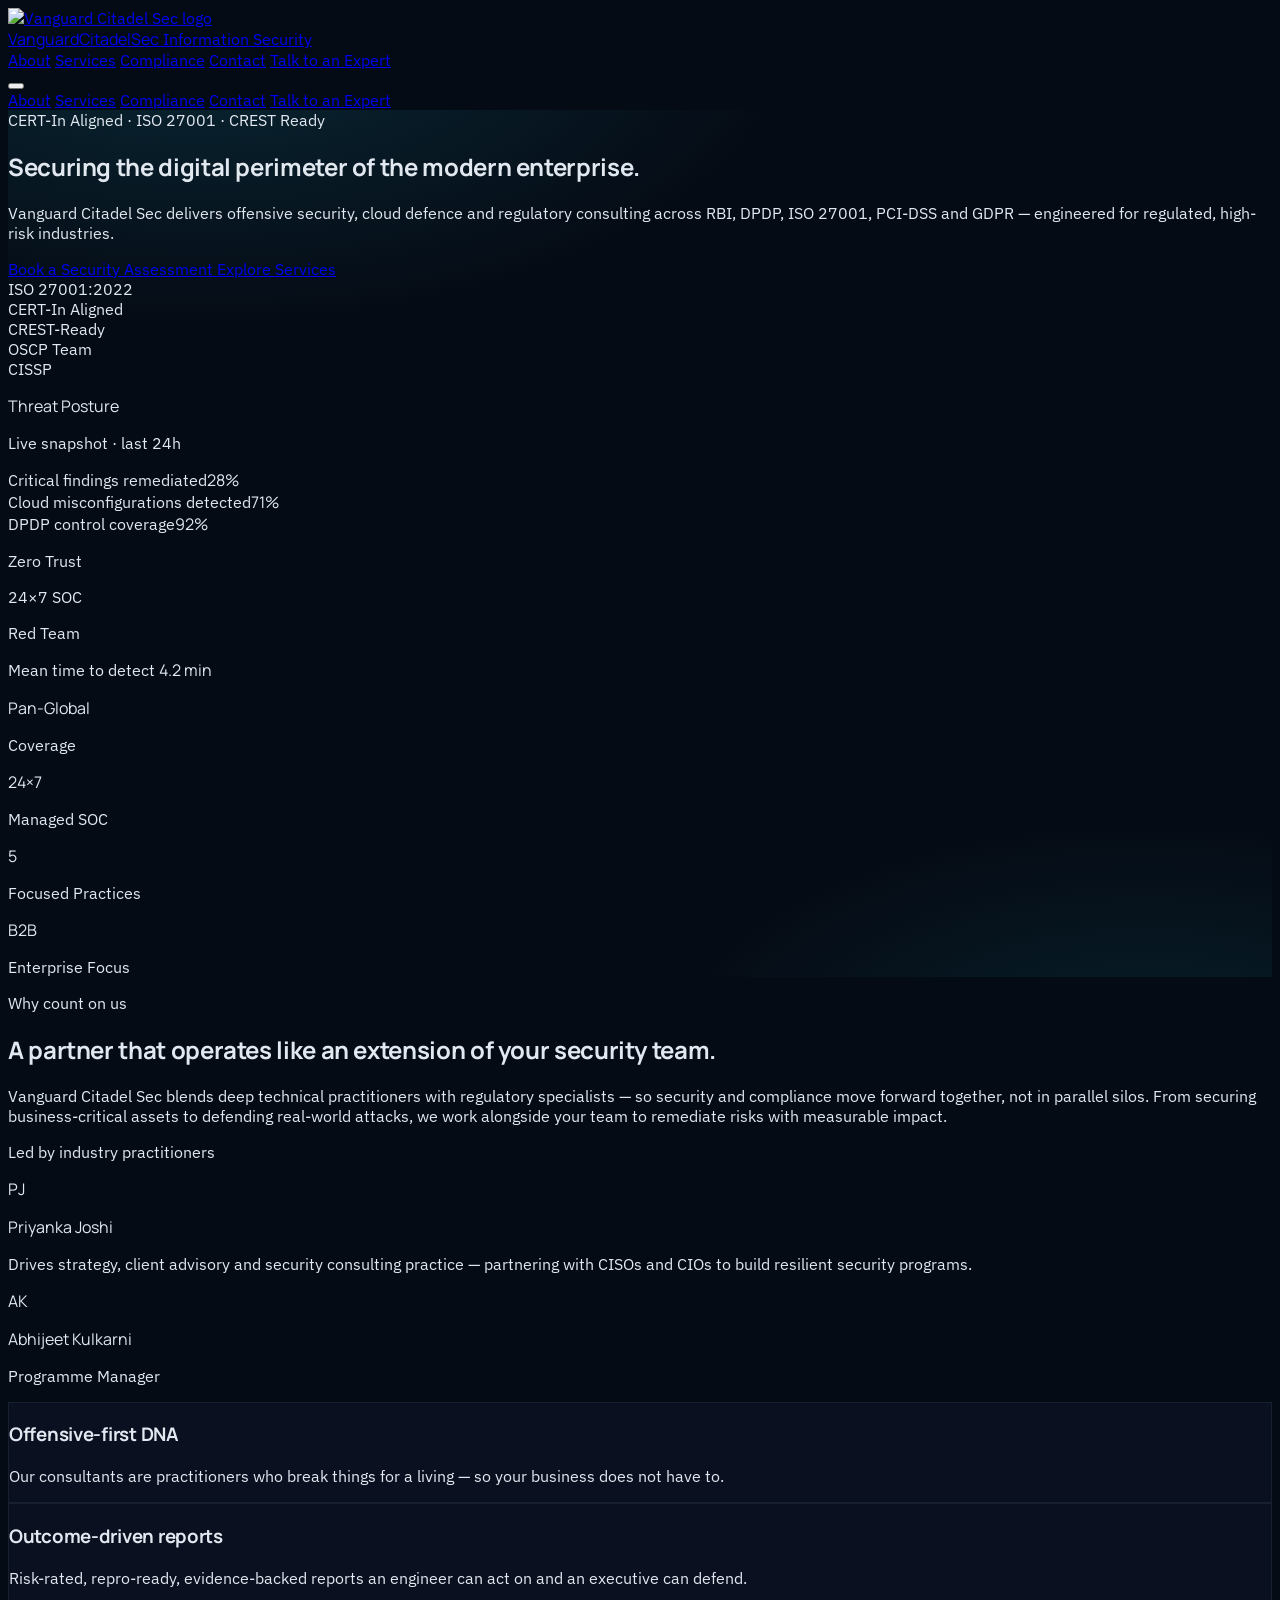
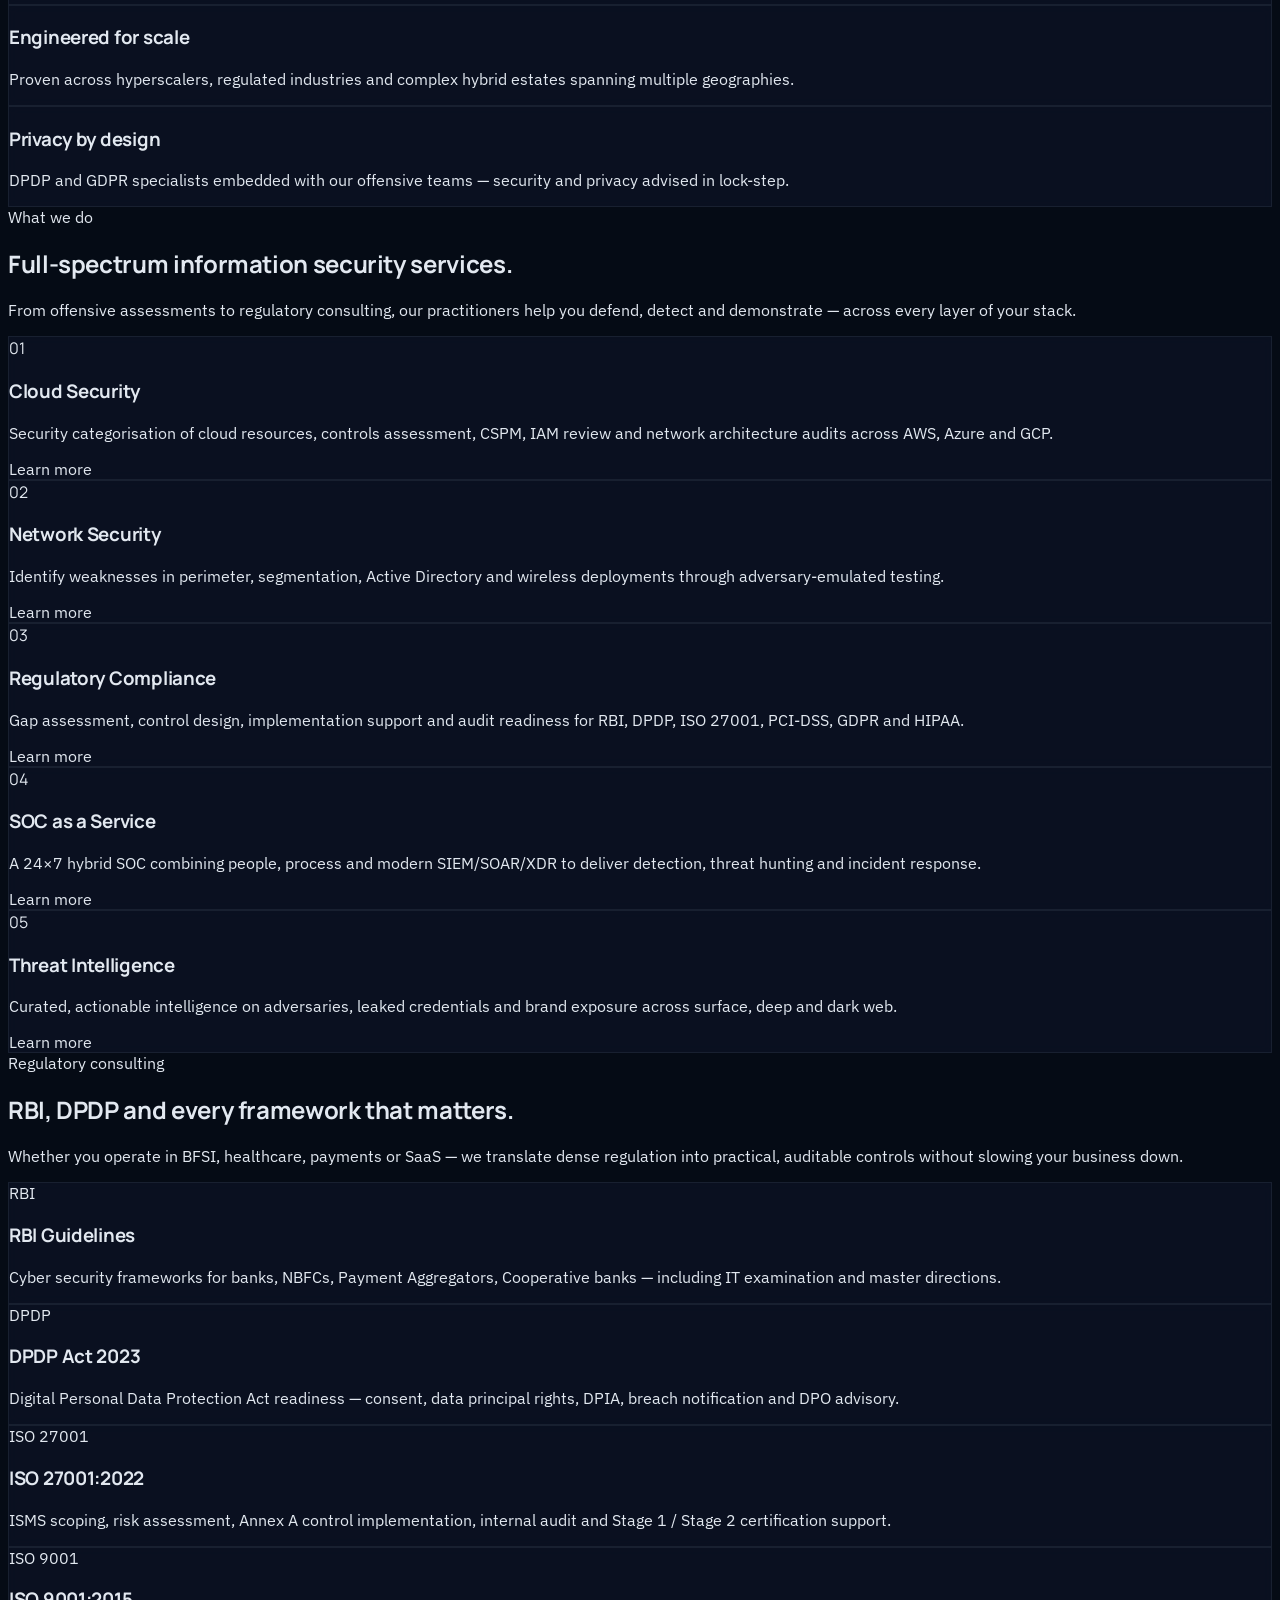
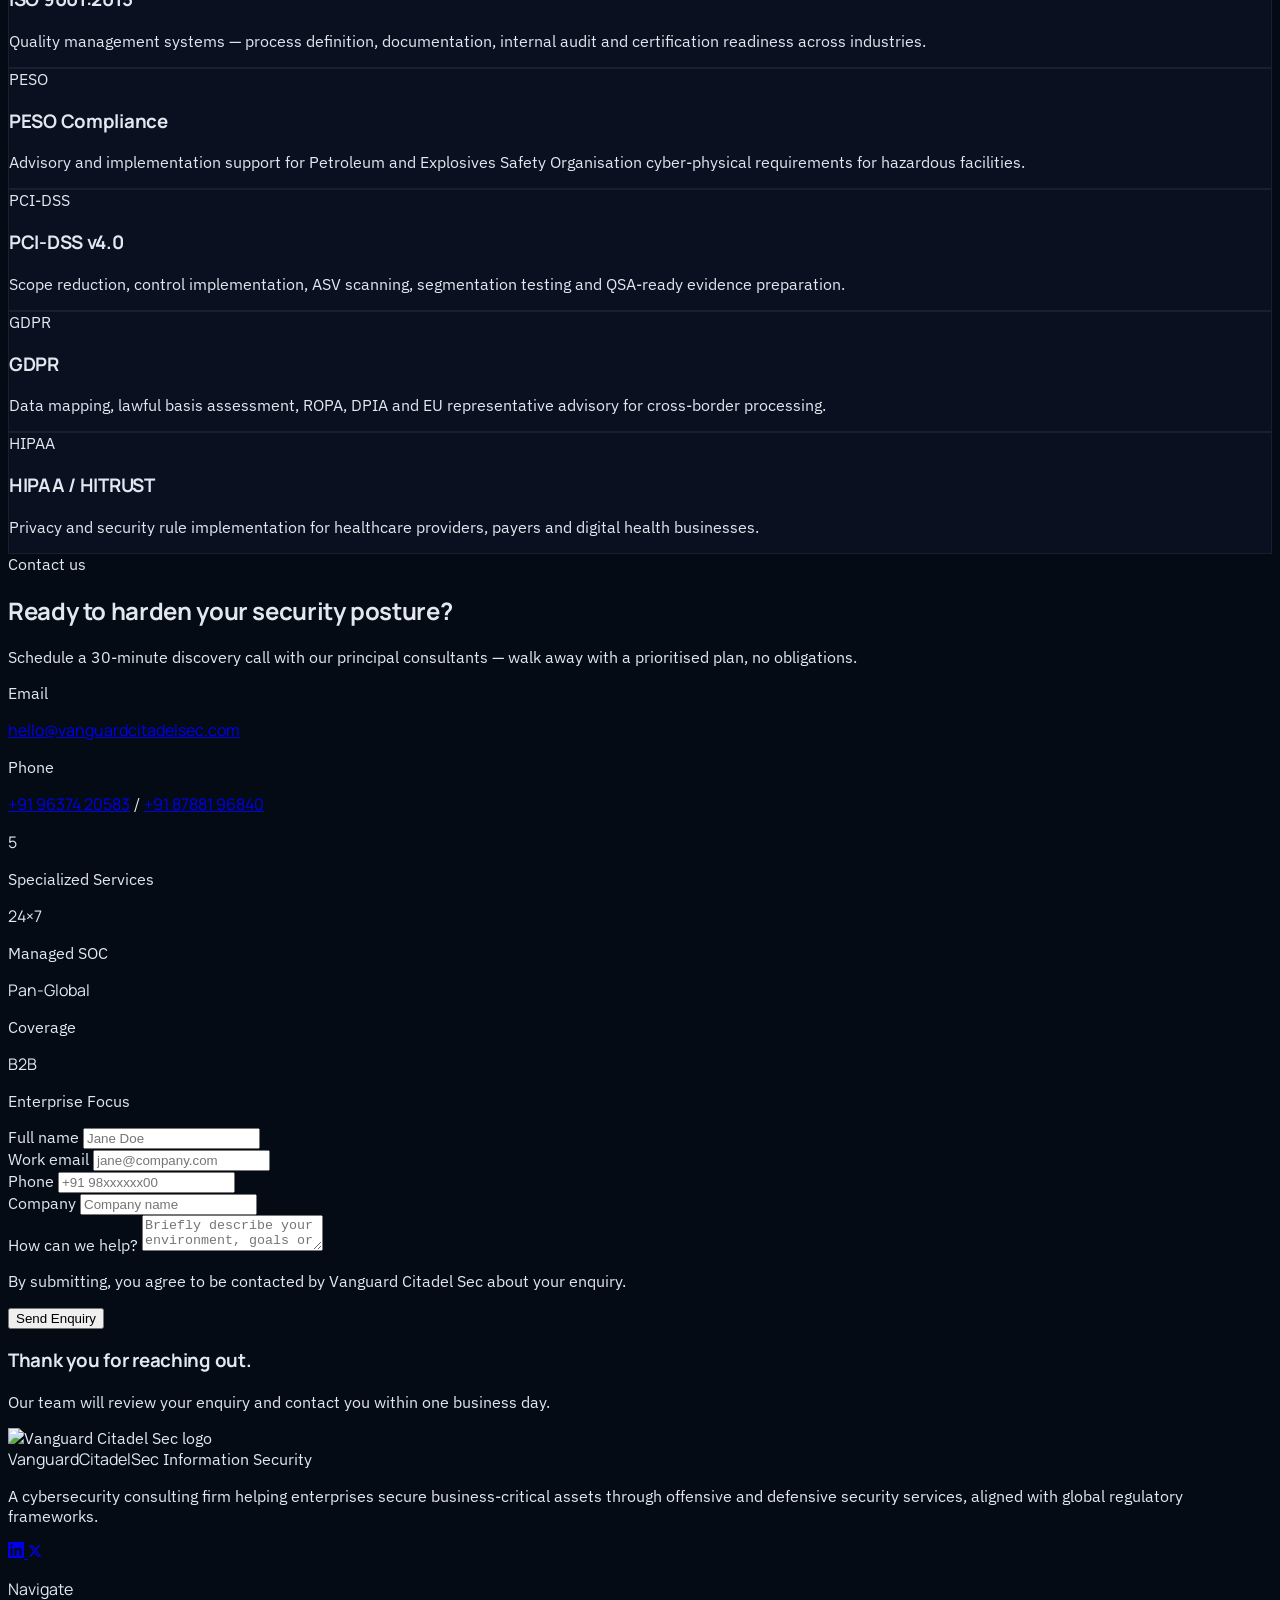
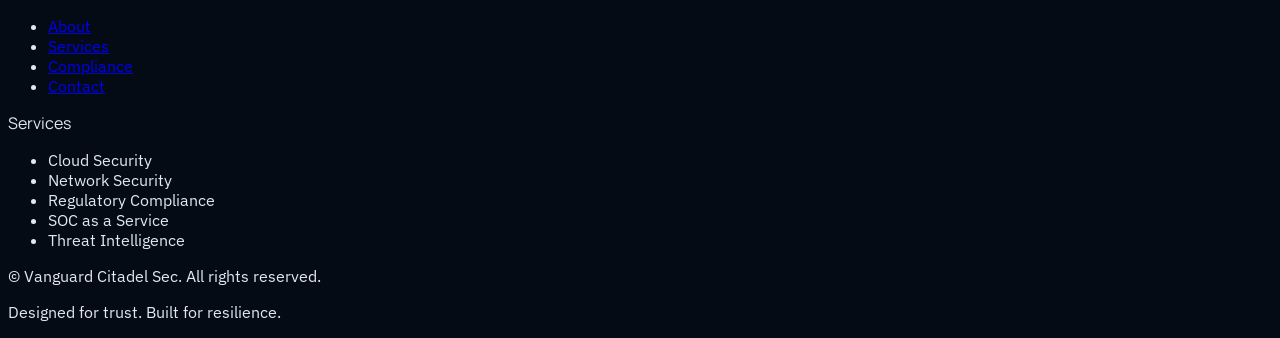
==== commit e6af63eb: "auto-commit for 77d1cc03-8f6c-42c1-b699-0ecbc8bc5c85" ====
--- a/exports/dark-theme/index.html
+++ b/exports/dark-theme/index.html
@@ -452,8 +452,12 @@
         </div>
         <p class="mt-5 max-w-md text-sm leading-relaxed text-slate-500">A cybersecurity consulting firm helping enterprises secure business-critical assets through offensive and defensive security services, aligned with global regulatory frameworks.</p>
         <div class="mt-6 flex items-center gap-3">
-          <a href="#" aria-label="LinkedIn" class="inline-flex h-9 w-9 items-center justify-center rounded-md border border-slate-800 text-slate-400 hover:text-cyan-400 hover:border-cyan-500/40 transition-colors"><i data-lucide="linkedin" class="h-4 w-4"></i></a>
-          <a href="#" aria-label="Twitter" class="inline-flex h-9 w-9 items-center justify-center rounded-md border border-slate-800 text-slate-400 hover:text-cyan-400 hover:border-cyan-500/40 transition-colors"><i data-lucide="twitter" class="h-4 w-4"></i></a>
+          <a href="#" aria-label="LinkedIn" class="inline-flex h-9 w-9 items-center justify-center rounded-md border border-slate-800 text-slate-400 hover:text-cyan-400 hover:border-cyan-500/40 transition-colors">
+            <svg xmlns="http://www.w3.org/2000/svg" width="16" height="16" viewBox="0 0 24 24" fill="currentColor"><path d="M20.447 20.452h-3.554v-5.569c0-1.328-.027-3.037-1.852-3.037-1.853 0-2.136 1.445-2.136 2.939v5.667H9.351V9h3.414v1.561h.046c.477-.9 1.637-1.85 3.37-1.85 3.601 0 4.267 2.37 4.267 5.455v6.286zM5.337 7.433a2.062 2.062 0 01-2.063-2.065 2.063 2.063 0 112.063 2.065zm1.782 13.019H3.555V9h3.564v11.452zM22.225 0H1.771C.792 0 0 .774 0 1.729v20.542C0 23.227.792 24 1.771 24h20.451C23.2 24 24 23.227 24 22.271V1.729C24 .774 23.2 0 22.222 0h.003z"/></svg>
+          </a>
+          <a href="#" aria-label="Twitter / X" class="inline-flex h-9 w-9 items-center justify-center rounded-md border border-slate-800 text-slate-400 hover:text-cyan-400 hover:border-cyan-500/40 transition-colors">
+            <svg xmlns="http://www.w3.org/2000/svg" width="14" height="14" viewBox="0 0 24 24" fill="currentColor"><path d="M18.244 2.25h3.308l-7.227 8.26 8.502 11.24H16.17l-5.214-6.817L4.99 21.75H1.68l7.73-8.835L1.254 2.25H8.08l4.713 6.231zm-1.161 17.52h1.833L7.084 4.126H5.117z"/></svg>
+          </a>
           <a href="mailto:hello@vanguardcitadelsec.com" aria-label="Email" class="inline-flex h-9 w-9 items-center justify-center rounded-md border border-slate-800 text-slate-400 hover:text-cyan-400 hover:border-cyan-500/40 transition-colors"><i data-lucide="mail" class="h-4 w-4"></i></a>
         </div>
       </div>
